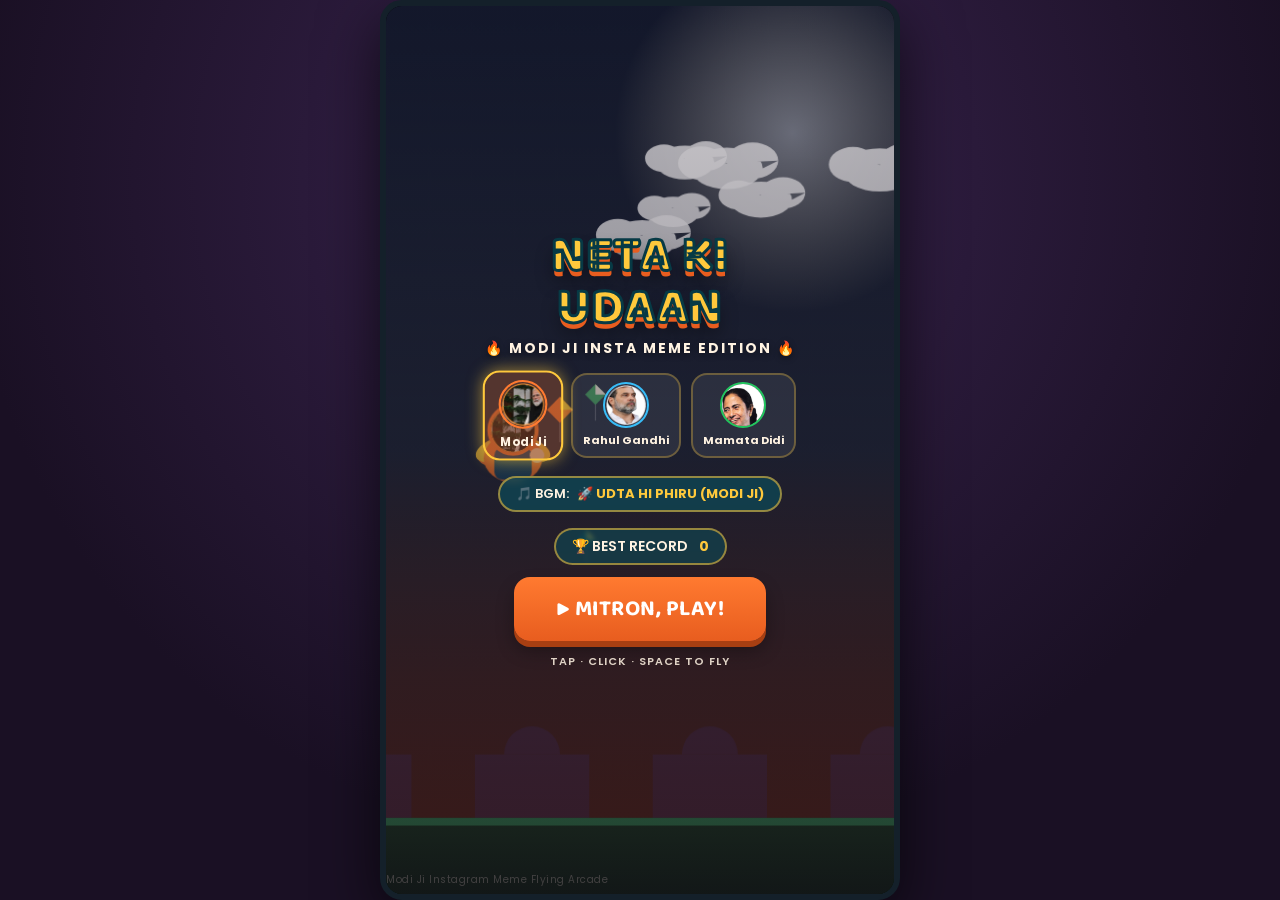
==== neta-ki-udaan.html @ ac81d100 "Initial commit - Neta Ki Udaan game ready for Vercel" ====
<!DOCTYPE html>
<html lang="en">
<head>
<meta charset="UTF-8">
<meta name="viewport" content="width=device-width, initial-scale=1.0, maximum-scale=1.0, user-scalable=no">
<title>Neta Ki Udaan - Modi Ji Edition</title>
<link rel="preconnect" href="https://fonts.googleapis.com">
<link rel="preconnect" href="https://fonts.gstatic.com" crossorigin>
<link href="https://fonts.googleapis.com/css2?family=Baloo+2:wght@500;700;800&family=Poppins:wght@400;500;600;700&display=swap" rel="stylesheet">
<style>
  :root{
    --saffron:#FF7A30;
    --saffron-dark:#E85D1F;
    --teal:#0B4F5C;
    --teal-dark:#073A45;
    --gold:#FFC93C;
    --gold-glow:rgba(255,201,60,0.6);
    --cream:#FFF3E2;
    --leaf:#3BA55C;
    --ink:#241A2E;
    color-scheme: light;
  }
  *{box-sizing:border-box; -webkit-tap-highlight-color: transparent;}
  html,body{
    margin:0; padding:0; width:100%; height:100%;
    overflow:hidden; background:var(--teal-dark);
    font-family:'Poppins',sans-serif;
    touch-action:none;
    overscroll-behavior:none;
  }
  #stage{
    position:fixed; inset:0;
    display:flex; align-items:center; justify-content:center;
    background: radial-gradient(circle at 50% 20%, #3a2450 0%, #1a1024 70%);
  }
  #frame{
    position:relative;
    width:100%; height:100%;
    max-width:520px;
    background:#000;
    overflow:hidden;
    box-shadow:0 20px 60px rgba(0,0,0,.65);
  }
  @media (min-width:640px){
    #frame{ max-height:920px; border-radius:22px; border:6px solid #14202a; }
  }
  canvas{ position:absolute; inset:0; display:block; width:100%; height:100%; }

  .shake{ animation:screenShake .28s cubic-bezier(.36,.07,.19,.97) both; }
  @keyframes screenShake{
    10%,90%{ transform:translate3d(-2px,0,0); }
    20%,80%{ transform:translate3d(3px,0,0); }
    30%,50%,70%{ transform:translate3d(-4px,3px,0); }
    40%,60%{ transform:translate3d(4px,-2px,0); }
  }

  .overlay{
    position:absolute; inset:0;
    display:flex; flex-direction:column; align-items:center; justify-content:center;
    text-align:center; padding:24px;
    background:linear-gradient(180deg, rgba(36,26,46,.2), rgba(20,14,26,.65));
    opacity:0; pointer-events:none;
    transition:opacity .3s ease;
    z-index:10;
  }
  .overlay.visible{ opacity:1; pointer-events:auto; }

  .logo-wrap{ margin-bottom:8px; }
  .logo{
    font-family:'Baloo 2',sans-serif;
    font-weight:800;
    font-size:clamp(34px,9.5vw,50px);
    color:var(--gold);
    -webkit-text-stroke:3px var(--teal-dark);
    text-shadow:0 6px 0 var(--saffron-dark), 0 12px 18px rgba(0,0,0,.4);
    letter-spacing:.5px;
    line-height:1.05;
    animation:bob 2.6s ease-in-out infinite;
  }
  .logo small{
    display:block;
    font-family:'Poppins',sans-serif;
    font-weight:700;
    font-size:clamp(11px,3.2vw,14px);
    color:var(--cream);
    letter-spacing:2px;
    margin-top:6px;
    -webkit-text-stroke:0;
    text-shadow:0 2px 6px rgba(0,0,0,.4);
  }
  @keyframes bob{ 0%,100%{transform:translateY(0) rotate(-1deg)} 50%{transform:translateY(-7px) rotate(1deg)} }

  /* Character Selector */
  .char-select-row{
    display:flex; gap:10px; margin:10px 0 14px; justify-content:center;
  }
  .char-card{
    background:rgba(255,255,255,0.08); border:2px solid rgba(255,201,60,0.3);
    border-radius:16px; padding:7px 10px; cursor:pointer; min-width:76px;
    display:flex; flex-direction:column; align-items:center;
    transition:all .15s ease;
  }
  .char-card:hover, .char-card.active{
    background:rgba(255,122,48,0.25);
    border-color:var(--gold);
    box-shadow:0 0 15px var(--gold-glow);
    transform:scale(1.06);
  }
  .char-card span{ font-size:11px; font-weight:700; color:var(--cream); margin-top:4px; white-space:nowrap; }

  /* Music Selector Pill */
  .music-pill{
    display:inline-flex; align-items:center; gap:8px;
    background:rgba(11,79,92,.65);
    border:2px solid rgba(255,201,60,.55);
    color:var(--cream); font-weight:600; font-size:13px;
    padding:6px 16px; border-radius:999px; margin:4px 0 12px;
    backdrop-filter:blur(3px); cursor:pointer;
    transition:transform .1s;
  }
  .music-pill:active{ transform:scale(.95); }
  .music-pill b{ color:var(--gold); font-weight:700; }

  .best-pill{
    display:inline-flex; align-items:center; gap:8px;
    background:rgba(11,79,92,.55);
    border:2px solid rgba(255,201,60,.55);
    color:var(--cream); font-weight:600; font-size:14px;
    padding:6px 16px; border-radius:999px; margin:4px 0 12px;
    backdrop-filter:blur(2px);
  }
  .best-pill b{ color:var(--gold); font-weight:700; }

  .btn{
    font-family:'Baloo 2',sans-serif; font-weight:700; font-size:22px;
    color:#fff; letter-spacing:.5px;
    background:linear-gradient(180deg, var(--saffron) 0%, var(--saffron-dark) 100%);
    border:none; border-radius:16px;
    padding:14px 42px;
    box-shadow:0 6px 0 #a83f12, 0 10px 18px rgba(0,0,0,.3);
    cursor:pointer;
    transition:transform .08s ease, box-shadow .08s ease;
    -webkit-user-select:none; user-select:none;
  }
  .btn:active{ transform:translateY(4px); box-shadow:0 2px 0 #a83f12, 0 4px 10px rgba(0,0,0,.3); }
  .btn.secondary{
    background:linear-gradient(180deg, #17707F 0%, var(--teal-dark) 100%);
    box-shadow:0 6px 0 #052a32, 0 10px 18px rgba(0,0,0,.3);
    font-size:17px; padding:10px 28px; margin-top:10px;
  }
  .btn-row{ display:flex; gap:14px; margin-top:6px; }

  .icon-btn{
    width:42px; height:42px; border-radius:50%;
    background:rgba(11,79,92,.7); border:2px solid rgba(255,243,226,.35);
    display:flex; align-items:center; justify-content:center;
    cursor:pointer; color:var(--cream); font-size:18px;
    -webkit-user-select:none; user-select:none;
    transition:transform .1s ease;
  }
  .icon-btn:active{ transform:scale(.9); }

  /* In-Game HUD */
  #hud{
    position:absolute; top:0; left:0; right:0;
    display:flex; align-items:flex-start; justify-content:space-between;
    padding:14px 16px 0; z-index:5;
    pointer-events:none;
  }
  #hud > *{ pointer-events:auto; }

  .score-box{
    font-family:'Baloo 2',sans-serif; font-weight:800; color:#fff;
    font-size:42px; text-shadow:0 3px 0 rgba(0,0,0,.3), 0 6px 12px rgba(0,0,0,.4);
    line-height:1; transition:transform .1s;
  }
  .score-box.pop{ transform:scale(1.25); color:var(--gold); }
  .best-tag{
    font-family:'Poppins',sans-serif; font-size:11px; font-weight:600;
    color:var(--gold); letter-spacing:1px; margin-top:2px;
  }
  .combo-tag{
    font-family:'Baloo 2',sans-serif; font-weight:800; font-size:16px;
    color:#38BDF8; text-shadow:0 2px 4px rgba(0,0,0,.5);
    display:none;
  }
  .lives-row{ display:flex; gap:4px; margin-top:4px; }
  .life-heart{
    font-size:18px; filter:drop-shadow(0 2px 2px rgba(0,0,0,.35));
    transition:transform .25s ease, opacity .25s ease;
  }
  .life-heart.lost{ opacity:.25; transform:scale(.7); }
  .hud-controls{ display:flex; gap:8px; align-items:center; }

  /* Active Power-up Banner */
  #powerupHud{
    position:absolute; top:86px; left:50%; transform:translateX(-50%);
    background:rgba(15,23,42,0.85); border:2px solid var(--gold);
    border-radius:20px; padding:4px 16px; display:none; align-items:center; gap:8px;
    box-shadow:0 0 15px var(--gold-glow); z-index:5;
  }
  #powerupHud span{ font-size:12px; font-weight:800; color:var(--gold); letter-spacing:1px; }
  #powerupBar{ width:80px; height:6px; background:rgba(255,255,255,0.2); border-radius:3px; overflow:hidden; }
  #powerupFill{ width:100%; height:100%; background:var(--gold); transition:width .05s linear; }

  /* Floating Popups */
  .pop{
    position:absolute; font-family:'Baloo 2',sans-serif; font-weight:800;
    color:var(--gold); font-size:24px; pointer-events:none;
    text-shadow:0 2px 5px rgba(0,0,0,.6);
    animation:popUp .7s ease-out forwards;
  }
  @keyframes popUp{ 0%{opacity:1; transform:translateY(0) scale(.8)} 70%{opacity:1} 100%{opacity:0; transform:translateY(-36px) scale(1.2)} }

  .milestone-banner{
    position:absolute; left:50%; top:38%; transform:translate(-50%,-50%) scale(.6);
    font-family:'Baloo 2',sans-serif; font-weight:800; color:var(--gold);
    font-size:28px; text-shadow:0 3px 0 var(--teal-dark), 0 8px 16px rgba(0,0,0,.5);
    opacity:0; pointer-events:none; text-align:center; white-space:nowrap;
    animation:milestone 1.2s ease-out forwards;
    z-index:6;
  }
  @keyframes milestone{
    0%{ opacity:0; transform:translate(-50%,-50%) scale(.4) rotate(-4deg); }
    25%{ opacity:1; transform:translate(-50%,-50%) scale(1.1) rotate(2deg); }
    40%{ transform:translate(-50%,-50%) scale(1) rotate(0); }
    80%{ opacity:1; }
    100%{ opacity:0; transform:translate(-50%,-60%) scale(1); }
  }

  .go-title{
    font-family:'Baloo 2',sans-serif; font-weight:800; font-size:38px;
    color:#fff; -webkit-text-stroke:2.5px var(--teal-dark);
    text-shadow:0 5px 0 #7a1f1f, 0 10px 16px rgba(0,0,0,.4);
    margin-bottom:4px;
  }
  .go-subtitle{
    font-family:'Baloo 2',sans-serif; font-weight:700; font-size:18px;
    color:#FCA5A5; margin-bottom:8px;
  }
  .stat-row{ display:flex; gap:14px; margin:8px 0 6px; }
  .stat-card{
    background:rgba(255,243,226,.12); border:2px solid rgba(255,243,226,.3);
    border-radius:14px; padding:10px 22px; min-width:100px;
  }
  .stat-card span{ display:block; font-size:11px; letter-spacing:1.5px; color:var(--cream); opacity:.8; margin-bottom:2px; }
  .stat-card b{ font-family:'Baloo 2',sans-serif; font-size:26px; color:var(--gold); }
  .new-best{
    display:inline-block; margin:4px 0 2px; padding:5px 14px; border-radius:999px;
    background:var(--gold); color:var(--teal-dark); font-weight:700; font-size:12px;
    letter-spacing:1px; animation:newbest 1s ease-in-out infinite;
  }
  @keyframes newbest{ 0%,100%{transform:scale(1)} 50%{transform:scale(1.08)} }

  .pause-card{
    background:rgba(23,112,127,.4); border:2px solid rgba(255,243,226,.3);
    border-radius:20px; padding:28px 34px; backdrop-filter:blur(3px);
  }

  #loading{
    position:absolute; inset:0; display:flex; flex-direction:column; align-items:center; justify-content:center;
    background:var(--teal-dark); z-index:20; color:var(--cream); font-family:'Baloo 2',sans-serif; font-size:18px;
    gap:14px;
  }
  .spinner{
    width:36px; height:36px; border-radius:50%;
    border:4px solid rgba(255,243,226,.25); border-top-color:var(--gold);
    animation:spin .8s linear infinite;
  }
  @keyframes spin{ to{ transform:rotate(360deg); } }

  .credit{ position:absolute; bottom:6px; font-size:10px; color:rgba(255,243,226,.55); letter-spacing:.5px; }
</style>
</head>
<body>
<div id="stage">
  <div id="frame">
    <canvas id="game"></canvas>

    <div id="loading">
      <div class="spinner"></div>
      <div>Warming up the 56-inch wings…</div>
    </div>

    <!-- IN-GAME HUD -->
    <div id="hud" style="display:none;">
      <div>
        <div class="score-box" id="liveScore">0</div>
        <div class="best-tag">BEST <span id="liveBest">0</span></div>
        <div class="combo-tag" id="comboTag">🔥 COMBO x2</div>
        <div class="lives-row" id="livesRow"></div>
      </div>
      <div class="hud-controls">
        <div class="icon-btn" id="musicBtn" title="Change Meme BGM">🎵</div>
        <div class="icon-btn" id="soundBtn" title="Toggle Sound">🔊</div>
        <div class="icon-btn" id="pauseBtn" title="Pause Game">⏸</div>
      </div>
    </div>

    <!-- ACTIVE POWER-UP HUD -->
    <div id="powerupHud">
      <span id="powerupName">🛡️ 56-INCH SHIELD</span>
      <div id="powerupBar"><div id="powerupFill"></div></div>
    </div>

    <!-- START SCREEN -->
    <div class="overlay" id="startScreen">
      <div class="logo-wrap">
        <div class="logo">NETA KI<br>UDAAN
          <small>🔥 MODI JI INSTA MEME EDITION 🔥</small>
        </div>
      </div>

      <!-- Character selection -->
      <div class="char-select-row">
        <div class="char-card active" id="charModi" onclick="selectChar('modi')">
          <img src="assets/modi_face.png" width="46" height="46" style="border-radius:50%; border:2px solid #FF7A30; object-fit:cover; display:block;" alt="Modi Ji">
          <span>Modi Ji</span>
        </div>
        <div class="char-card" id="charRahul" onclick="selectChar('rahul')">
          <img src="assets/rahul_face.png" width="46" height="46" style="border-radius:50%; border:2px solid #38BDF8; object-fit:cover; display:block;" alt="Rahul Gandhi">
          <span>Rahul Gandhi</span>
        </div>
        <div class="char-card" id="charMamata" onclick="selectChar('mamata')">
          <img src="assets/mamata_face.png" width="46" height="46" style="border-radius:50%; border:2px solid #22C55E; object-fit:cover; display:block;" alt="Mamata Didi">
          <span>Mamata Didi</span>
        </div>
      </div>

      <!-- Music selector -->
      <div class="music-pill" id="startMusicPill">
        🎵 BGM: <b id="currentBgmName">🚀 UDTA HI PHIRU (MODI JI)</b>
      </div>

      <div class="best-pill">🏆 BEST RECORD&nbsp;<b id="startBest">0</b></div>
      <button class="btn" id="playBtn">▶ MITRON, PLAY!</button>

      <div style="color:var(--cream); font-size:11px; opacity:.85; margin-top:12px; font-weight:600; letter-spacing:1px;">
        TAP · CLICK · SPACE TO FLY
      </div>
    </div>

    <!-- PAUSE SCREEN -->
    <div class="overlay" id="pauseScreen">
      <div class="pause-card">
        <div class="go-title" style="font-size:30px;">PAUSED</div>
        <div class="btn-row">
          <button class="btn secondary" id="resumeBtn">▶ Resume</button>
        </div>
        <button class="btn secondary" id="pauseHomeBtn">🏠 Home</button>
      </div>
    </div>

    <!-- GAME OVER SCREEN -->
    <div class="overlay" id="gameOverScreen">
      <div class="go-title">GAME OVER</div>
      <div class="go-subtitle" id="gameOverMeme">"MOYE MOYE! खत्म! टाटा! बाय बाय!"</div>
      <div id="newBestTag" class="new-best" style="display:none;">✨ NEW RECORD! WAH MODI JI WAH! ✨</div>
      <div class="stat-row">
        <div class="stat-card"><span>SCORE</span><b id="finalScore">0</b></div>
        <div class="stat-card"><span>BEST</span><b id="finalBest">0</b></div>
      </div>
      <div class="btn-row">
        <button class="btn" id="restartBtn">↻ FLY AGAIN</button>
      </div>
      <button class="btn secondary" id="homeBtn">🏠 HOME</button>
    </div>

    <div class="credit">Modi Ji Instagram Meme Flying Arcade</div>
  </div>
</div>

<!-- SVG ICONS / CHARACTERS -->
<svg width="0" height="0" style="position:absolute;">
  <!-- Modi Ji Avatar -->
  <symbol id="modi-avatar" viewBox="0 0 100 100">
    <circle cx="50" cy="50" r="46" fill="#FF7A30" opacity=".2"/>
    <ellipse cx="50" cy="76" rx="26" ry="18" fill="#1B4965"/>
    <path d="M42 60 L58 60 L54 86 L46 86 Z" fill="#F4A261"/>
    <circle cx="50" cy="40" r="22" fill="#FED7AA"/>
    <!-- Beard -->
    <path d="M30 40 Q28 62 50 68 Q72 62 70 40 Q50 48 30 40 Z" fill="#FFFFFF"/>
    <!-- Hair -->
    <path d="M28 36 Q32 18 50 18 Q68 18 72 36 Q50 30 28 36 Z" fill="#E2E8F0"/>
    <!-- Glasses -->
    <rect x="34" y="32" width="12" height="9" rx="2" stroke="#241A2E" stroke-width="2" fill="none"/>
    <rect x="54" y="32" width="12" height="9" rx="2" stroke="#241A2E" stroke-width="2" fill="none"/>
    <line x1="46" y1="36" x2="54" y2="36" stroke="#241A2E" stroke-width="2"/>
    <circle cx="40" cy="36" r="2" fill="#1E293B"/>
    <circle cx="60" cy="36" r="2" fill="#1E293B"/>
  </symbol>

  <!-- Classic Chibi Neta -->
  <symbol id="chibi-neta" viewBox="0 0 100 100">
    <ellipse cx="50" cy="86" rx="26" ry="6" fill="#000" opacity=".18"/>
    <path d="M20 60 Q6 52 8 38 Q10 30 22 34 Q26 44 30 54Z" fill="#FFC93C"/>
    <path d="M80 60 Q94 52 92 38 Q90 30 78 34 Q74 44 70 54Z" fill="#FFC93C"/>
    <ellipse cx="50" cy="62" rx="24" ry="22" fill="#FFFFFF"/>
    <path d="M26 58 Q50 74 74 58 L74 66 Q50 80 26 66Z" fill="#3BA55C"/>
    <circle cx="50" cy="38" r="20" fill="#D98C5F"/>
    <path d="M30 30 Q50 10 70 30 Q70 20 50 16 Q30 20 30 30Z" fill="#FFFFFF"/>
    <rect x="38" y="40" width="24" height="7" rx="3.5" fill="#241A2E"/>
    <path d="M36 50 Q50 58 64 50" stroke="#241A2E" stroke-width="2.5" fill="none" stroke-linecap="round"/>
    <circle cx="50" cy="24" r="4" fill="#FF7A30"/>
  </symbol>
</svg>

<script>
(function(){
"use strict";

/* ---------- Canvas & sizing ---------- */
const canvas = document.getElementById('game');
const ctx = canvas.getContext('2d');
const frame = document.getElementById('frame');
let DPR = Math.min(window.devicePixelRatio || 1, 2);
let W = 0, H = 0;

function resize(){
  const rect = frame.getBoundingClientRect();
  W = rect.width; H = rect.height;
  canvas.width = Math.floor(W * DPR);
  canvas.height = Math.floor(H * DPR);
  ctx.setTransform(DPR,0,0,DPR,0,0);
}
window.addEventListener('resize', resize);
resize();

/* ---------- Professional Clean Audio Engine (Strict Single-BGM + Single-Voice Channels) ---------- */
const Audio_ = (function(){
  let actx = null;
  let soundOn = true;
  try{ soundOn = JSON.parse(localStorage.getItem('netaUdaan_sound') ?? 'true'); }catch(e){ soundOn = true; }
  
  let currentBgmMode = 'modi_song'; // 'modi_song', 'real_sigma', 'moye_real', 'phonk_synth', 'dhol'
  let bgmTimer = null;
  let bgmStep = 0;
  let duckTimer = null;

  // Single active voice tracker to guarantee zero overlap
  let currentVoiceAudio = null;

  // Real Audio Recordings downloaded from viral Instagram memes
  const clips = {
    mitron: new Audio('assets/mitron.webm'),
    bhaiyoBehno: new Audio('assets/bhaiyo_behno.webm'),
    wahModiJi: new Audio('assets/wah_modi_ji.webm'),
    khatam: new Audio('assets/khatam.webm'),
    mazaAaya: new Audio('assets/maza_aaya.webm'),
    moyeMoye: new Audio('assets/moye_moye.webm'),
    sigmaBgm: new Audio('assets/sigma_bgm.webm'),
    modiSong: new Audio('assets/modi_udta_hi_firu.webm'),
    mamataSong: new Audio('assets/mamata_humba.webm'),
    mamataVoice: new Audio('assets/mamata_voice.webm')
  };

  clips.modiSong.loop = true;
  clips.modiSong.volume = 0.50;
  clips.mamataSong.loop = true;
  clips.mamataSong.volume = 0.50;
  clips.sigmaBgm.loop = true;
  clips.sigmaBgm.volume = 0.40;

  Object.values(clips).forEach(a => {
    try { a.preload = 'auto'; } catch(e){}
  });

  function ensure(){
    if(!actx){
      try{ actx = new (window.AudioContext || window.webkitAudioContext)(); }catch(e){ actx = null; }
    }
    if(actx && actx.state === 'suspended') actx.resume();
    return actx;
  }

  // Restore BGM volume cleanly
  function restoreBgmVolume(){
    if(duckTimer){ clearTimeout(duckTimer); duckTimer = null; }
    if(clips.modiSong && soundOn){
      clips.modiSong.volume = 0.50;
    }
    if(clips.mamataSong && soundOn){
      clips.mamataSong.volume = 0.50;
    }
    if(clips.sigmaBgm && soundOn){
      clips.sigmaBgm.volume = 0.40;
    }
  }

  // Duck BGM during voice dialogue so voice is loud & clear
  function duckBgm(durationMs = 2200){
    if(duckTimer){ clearTimeout(duckTimer); }
    if(clips.modiSong && !clips.modiSong.paused){
      clips.modiSong.volume = 0.15;
      duckTimer = setTimeout(restoreBgmVolume, durationMs);
    }
    if(clips.mamataSong && !clips.mamataSong.paused){
      clips.mamataSong.volume = 0.15;
      duckTimer = setTimeout(restoreBgmVolume, durationMs);
    }
    if(clips.sigmaBgm && !clips.sigmaBgm.paused){
      clips.sigmaBgm.volume = 0.12;
      duckTimer = setTimeout(restoreBgmVolume, durationMs);
    }
  }

  // STOP all voice clips immediately - Guarantees NO overlapping voice clips
  function stopVoice(){
    if(currentVoiceAudio){
      try {
        currentVoiceAudio.pause();
        currentVoiceAudio.currentTime = 0;
      } catch(e){}
      currentVoiceAudio = null;
    }
    ['mitron', 'bhaiyoBehno', 'wahModiJi', 'khatam', 'mazaAaya', 'moyeMoye', 'mamataVoice'].forEach(k => {
      try {
        if(clips[k] && !clips[k].paused){
          clips[k].pause();
          clips[k].currentTime = 0;
        }
      } catch(e){}
    });
    try {
      if('speechSynthesis' in window) window.speechSynthesis.cancel();
    } catch(e){}
    restoreBgmVolume();
  }

  // PLAY voice clip with strict mutual exclusion
  function playClip(name, fallbackText, vol = 0.95){
    if(!soundOn) return;
    // CRITICAL: Stop previous voice dialogue first!
    stopVoice();

    try {
      const a = clips[name];
      if(a){
        a.currentTime = 0;
        a.volume = vol;
        currentVoiceAudio = a;
        duckBgm(2500);

        a.onended = () => {
          if(currentVoiceAudio === a) currentVoiceAudio = null;
          restoreBgmVolume();
        };

        const p = a.play();
        if(p !== undefined){
          p.catch(() => {
            currentVoiceAudio = null;
            restoreBgmVolume();
          });
        }
        return;
      }
    } catch(e){
      currentVoiceAudio = null;
      restoreBgmVolume();
    }
  }

  // Web Audio sfx tones (flap, score, powerup, hit, click)
  function tone({freq=440, dur=0.12, type='sine', vol=0.18, slideTo=null, delay=0}){
    if(!soundOn) return;
    const ac = ensure();
    if(!ac) return;
    const t0 = ac.currentTime + delay;
    const osc = ac.createOscillator();
    const gain = ac.createGain();
    osc.type = type;
    osc.frequency.setValueAtTime(freq, t0);
    if(slideTo) osc.frequency.exponentialRampToValueAtTime(Math.max(slideTo,1), t0+dur);
    gain.gain.setValueAtTime(0.0001, t0);
    gain.gain.exponentialRampToValueAtTime(vol, t0+0.012);
    gain.gain.exponentialRampToValueAtTime(0.0001, t0+dur);
    osc.connect(gain); gain.connect(ac.destination);
    osc.start(t0); osc.stop(t0+dur+0.02);
  }

  function flap(){
    tone({freq:260, slideTo:680, dur:0.12, type:'triangle', vol:0.18});
  }

  function score(){
    tone({freq:587, slideTo:880, dur:0.12, type:'sine', vol:0.2});
    setTimeout(()=> tone({freq:1174, dur:0.1, type:'triangle', vol:0.15}), 50);
  }

  function powerup(){
    [440, 554, 659, 880].forEach((f,i)=> {
      setTimeout(()=> tone({freq:f, dur:0.16, type:'square', vol:0.18}), i*70);
    });
  }

  function hit(){
    tone({freq:160, slideTo:40, dur:0.32, type:'sawtooth', vol:0.3});
  }

  function click(){ tone({freq:420, dur:0.05, type:'square', vol:0.1}); }

  // Synthetic Phonk Loops
  const phonkMelody = [
    293.66, 293.66, 349.23, 293.66, 392.00, 349.23, 329.63, 293.66,
    440.00, 392.00, 349.23, 329.63, 293.66, 261.63, 293.66, 293.66
  ];
  const phonkBass = [
    73.42, 73.42, 87.31, 73.42, 98.00, 87.31, 82.41, 73.42,
    110.00, 98.00, 87.31, 82.41, 73.42, 65.41, 73.42, 73.42
  ];

  function startMusic(){
    stopMusic();
    if(!soundOn) return;

    if(currentBgmMode === 'modi_song'){
      try {
        clips.modiSong.currentTime = 0;
        clips.modiSong.volume = 0.50;
        clips.modiSong.loop = true;
        clips.modiSong.play().catch(()=>{});
      } catch(e){}
      return;
    }
    if(currentBgmMode === 'mamata_song'){
      try {
        clips.mamataSong.currentTime = 0;
        clips.mamataSong.volume = 0.50;
        clips.mamataSong.loop = true;
        clips.mamataSong.play().catch(()=>{});
      } catch(e){}
      return;
    }
    if(currentBgmMode === 'real_sigma'){
      try {
        clips.sigmaBgm.currentTime = 0;
        clips.sigmaBgm.volume = 0.40;
        clips.sigmaBgm.play().catch(()=>{});
      } catch(e){}
      return;
    }
    if(currentBgmMode === 'moye_real'){
      try {
        clips.moyeMoye.currentTime = 0;
        clips.moyeMoye.volume = 0.55;
        clips.moyeMoye.loop = true;
        clips.moyeMoye.play().catch(()=>{});
      } catch(e){}
      return;
    }

    const ac = ensure();
    if(!ac) return;

    bgmStep = 0;
    const tempo = currentBgmMode === 'phonk_synth' ? 128 : 135;

    bgmTimer = setInterval(()=>{
      if(!soundOn || !actx) return;
      const t = actx.currentTime;

      if(currentBgmMode === 'phonk_synth'){
        if(bgmStep % 4 === 0 || bgmStep === 14){
          const kOsc = actx.createOscillator();
          const kGain = actx.createGain();
          kOsc.type = 'sine';
          kOsc.frequency.setValueAtTime(140, t);
          kOsc.frequency.exponentialRampToValueAtTime(36, t+0.09);
          kGain.gain.setValueAtTime(0.35, t);
          kGain.gain.exponentialRampToValueAtTime(0.001, t+0.1);
          kOsc.connect(kGain); kGain.connect(actx.destination);
          kOsc.start(t); kOsc.stop(t+0.1);
        }

        if(bgmStep === 4 || bgmStep === 12){
          const buf = actx.createBuffer(1, actx.sampleRate*0.07, actx.sampleRate);
          const data = buf.getChannelData(0);
          for(let i=0; i<data.length; i++) data[i] = Math.random()*2 - 1;
          const sn = actx.createBufferSource();
          sn.buffer = buf;
          const sGain = actx.createGain();
          sGain.gain.setValueAtTime(0.18, t);
          sGain.gain.exponentialRampToValueAtTime(0.001, t+0.07);
          sn.connect(sGain); sGain.connect(actx.destination);
          sn.start(t);
        }

        const bOsc = actx.createOscillator();
        const bGain = actx.createGain();
        bOsc.type = 'sawtooth';
        bOsc.frequency.setValueAtTime(phonkBass[bgmStep % 16], t);
        bGain.gain.setValueAtTime(0.09, t);
        bGain.gain.exponentialRampToValueAtTime(0.001, t+0.12);
        bOsc.connect(bGain); bGain.connect(actx.destination);
        bOsc.start(t); bOsc.stop(t+0.12);

        const lOsc = actx.createOscillator();
        const lGain = actx.createGain();
        lOsc.type = 'square';
        lOsc.frequency.setValueAtTime(phonkMelody[bgmStep % 16], t);
        lGain.gain.setValueAtTime(0.06, t);
        lGain.gain.exponentialRampToValueAtTime(0.001, t+0.1);
        lOsc.connect(lGain); lGain.connect(actx.destination);
        lOsc.start(t); lOsc.stop(t+0.1);
      } else {
        tone({freq: (bgmStep%4===0 ? 110 : 220), dur:0.1, type:'triangle', vol:0.12});
      }

      bgmStep = (bgmStep + 1) % 16;
    }, tempo);
  }

  function stopMusic(){
    if(bgmTimer){ clearInterval(bgmTimer); bgmTimer = null; }
    try {
      clips.modiSong.pause();
      clips.modiSong.currentTime = 0;
    } catch(e){}
    try {
      clips.mamataSong.pause();
      clips.mamataSong.currentTime = 0;
    } catch(e){}
    try {
      clips.sigmaBgm.pause();
      clips.sigmaBgm.currentTime = 0;
    } catch(e){}
    try {
      clips.moyeMoye.pause();
      clips.moyeMoye.currentTime = 0;
      clips.moyeMoye.loop = false;
    } catch(e){}
    restoreBgmVolume();
  }

  // Stop EVERYTHING (both BGM and Voice)
  function stopAll(){
    stopMusic();
    stopVoice();
  }

  function toggleSound(){
    soundOn = !soundOn;
    try{ localStorage.setItem('netaUdaan_sound', JSON.stringify(soundOn)); }catch(e){}
    if(soundOn) startMusic(); else stopAll();
    return soundOn;
  }

  function nextBgm(){
    const modes = ['modi_song', 'mamata_song', 'real_sigma', 'moye_real', 'phonk_synth', 'dhol'];
    const idx = (modes.indexOf(currentBgmMode) + 1) % modes.length;
    currentBgmMode = modes[idx];
    if(soundOn) startMusic();
    return currentBgmMode;
  }

  function getBgmName(){
    if(currentBgmMode === 'modi_song') return '🚀 UDTA HI PHIRU (MODI JI)';
    if(currentBgmMode === 'mamata_song') return '💃 HUMBA HUMBA (MAMATA DIDI)';
    if(currentBgmMode === 'real_sigma') return '🔥 REAL INSTA PHONK (SIGMA)';
    if(currentBgmMode === 'moye_real') return '😭 REAL MOYE MOYE';
    if(currentBgmMode === 'phonk_synth') return '⚡ RETRO SYNTH PHONK';
    return '🥁 DHOL TASHA BEAT';
  }

  function setBgmMode(mode){
    currentBgmMode = mode;
    if(soundOn) startMusic();
    return currentBgmMode;
  }

  return {
    flap, score, powerup, hit, click, playClip,
    stopVoice, stopAll,
    startMusic, stopMusic, toggleSound, nextBgm, getBgmName, setBgmMode,
    isOn: () => soundOn,
    ensure
  };
})();

/* ---------- Persistent High Score ---------- */
const STORAGE_KEY = 'netaUdaan_best';
function loadBest(){
  try{ return parseInt(localStorage.getItem(STORAGE_KEY) || '0', 10) || 0; }
  catch(e){ return 0; }
}
function saveBest(v){
  try{ localStorage.setItem(STORAGE_KEY, String(v)); }catch(e){}
}
let bestScore = loadBest();

/* ---------- Game Settings & Responsive Scaling ---------- */
const BASE_W = 400, BASE_H = 700;
function scaleX(v){ return v * (W/BASE_W); }
function scaleY(v){ return v * (H/BASE_H); }

const GRAVITY = 1100;         // Tuned softer & smoother
const FLAP_VELOCITY = -390;   // Comfortable, controllable boost
const MAX_FALL = 560;
const PLAYER_X = 100;
const PLAYER_R = 21;

let PIPE_W = 66;
let PIPE_GAP_START = 225;     // Wide, fair opening
let PIPE_GAP_MIN = 160;
let PIPE_SPEED_START = 150;
let PIPE_SPEED_MAX = 270;
let SPAWN_INTERVAL = 1.6;

const MAX_LIVES = 3;
const INVINCIBLE_TIME = 1.4;

/* ---------- State Variables ---------- */
const STATE = { START:'start', PLAYING:'playing', PAUSED:'paused', OVER:'over' };
let state = STATE.START;
let chosenCharacter = 'modi'; // 'modi' or 'neta'

let player, pipes, collectibles, particles, popups, elapsed, score, combo, spawnTimer, screenShake, lives;
let activePowerup = null; // { type: 'shield'|'chai'|'aloo', timer: 5.0, max: 5.0 }

// Preload real photos
const imgModi = new Image();
imgModi.src = 'assets/modi_face.png';

const imgRahul = new Image();
imgRahul.src = 'assets/rahul_face.png';

const imgMamata = new Image();
imgMamata.src = 'assets/mamata_face.png';

window.selectChar = function(charType){
  chosenCharacter = charType;
  const cModi = document.getElementById('charModi');
  const cRahul = document.getElementById('charRahul');
  const cMamata = document.getElementById('charMamata');
  if(cModi) cModi.classList.toggle('active', charType === 'modi');
  if(cRahul) cRahul.classList.toggle('active', charType === 'rahul');
  if(cMamata) cMamata.classList.toggle('active', charType === 'mamata');
  Audio_.click();

  if(charType === 'modi'){
    Audio_.setBgmMode('modi_song');
  } else if(charType === 'mamata'){
    Audio_.setBgmMode('mamata_song');
  } else {
    Audio_.playClip('mazaAaya');
    Audio_.setBgmMode('real_sigma');
  }
  const bgmEl = document.getElementById('currentBgmName');
  if(bgmEl) bgmEl.textContent = Audio_.getBgmName();
};

function resetGame(){
  player = { x:PLAYER_X, y:BASE_H/2, vy:0, rot:0, flapAnim:0, invincible:0 };
  pipes = [];
  collectibles = [];
  particles = [];
  popups = [];
  elapsed = 0;
  score = 0;
  combo = 0;
  lives = MAX_LIVES;
  activePowerup = null;
  spawnTimer = 0.4; // First pipe comes smoothly
  screenShake = 0;
  updateLiveScore();
  updateLivesUI();
  updatePowerupUI();
}

/* ---------- Difficulty scaling ---------- */
function currentGap(){
  const t = Math.min(score / 35, 1);
  return PIPE_GAP_START - (PIPE_GAP_START - PIPE_GAP_MIN) * t;
}
function currentSpeed(){
  const base = activePowerup && activePowerup.type === 'chai' ? 1.4 : 1.0;
  const t = Math.min(score / 40, 1);
  return (PIPE_SPEED_START + (PIPE_SPEED_MAX - PIPE_SPEED_START) * t) * base;
}

/* ---------- Procedural Obstacle Spawning ---------- */
function spawnPipe(){
  const gap = currentGap();
  const margin = 70;
  const minCenter = margin + gap/2;
  const maxCenter = BASE_H - margin - gap/2 - 80;
  const prevCenter = pipes.length ? pipes[pipes.length-1].gapCenter : BASE_H/2;
  let center = minCenter + Math.random()*(maxCenter-minCenter);
  
  // Safe delta so gaps are never impossible
  const maxDelta = 145;
  if(Math.abs(center - prevCenter) > maxDelta){
    center = prevCenter + Math.sign(center-prevCenter) * maxDelta;
    center = Math.max(minCenter, Math.min(maxCenter, center));
  }

  // Satirical obstacle styles
  const styles = ['lotus_tower', 'evm_box', 'rally_podium'];
  const style = styles[Math.floor(Math.random()*styles.length)];

  pipes.push({ x: BASE_W + PIPE_W, gapCenter: center, gapHeight: gap, passed:false, style });

  // Chance to spawn power-up/collectible in gap
  if(Math.random() < 0.6){
    let itemType = 'vote';
    const roll = Math.random();
    if(roll < 0.22) itemType = 'shield';      // 56-Inch Shield
    else if(roll < 0.42) itemType = 'chai';   // Chai cutting boost
    else if(roll < 0.55 && lives < MAX_LIVES) itemType = 'heart'; // Extra life
    else if(roll < 0.70) itemType = 'aloo';   // Aloo to gold 5x

    collectibles.push({
      x: BASE_W + PIPE_W + 30,
      y: center + (Math.random()*40 - 20),
      type: itemType,
      r: 15,
      float: Math.random()*Math.PI*2
    });
  }
}

/* ---------- Particles & Visual Juice ---------- */
function addFlapParticles(){
  const isShield = activePowerup && activePowerup.type === 'shield';
  const count = isShield ? 8 : 4;
  for(let i=0; i<count; i++){
    particles.push({
      x: player.x - 18,
      y: player.y + (Math.random()*12 - 6),
      vx: -130 - Math.random()*80,
      vy: Math.random()*60 - 30,
      life: 0.45 + Math.random()*0.2,
      age: 0,
      r: 3 + Math.random()*2.5,
      color: isShield ? '#60A5FA' : (Math.random()<0.5 ? '#FF9933' : '#FFFFFF')
    });
  }
}

function addBurst(x, y, colors, count=16){
  for(let i=0; i<count; i++){
    const ang = Math.random()*Math.PI*2;
    const sp = 80 + Math.random()*240;
    particles.push({
      x, y,
      vx: Math.cos(ang)*sp, vy: Math.sin(ang)*sp,
      life: 0.5 + Math.random()*0.4, age: 0,
      r: 2.5 + Math.random()*3,
      color: colors[(Math.random()*colors.length)|0]
    });
  }
}

function addPopup(text, x, y, color='#FFC93C'){
  const div = document.createElement('div');
  div.className = 'pop';
  div.textContent = text;
  div.style.color = color;
  div.style.left = (scaleX(x) + 10) + 'px';
  div.style.top = (scaleY(y) - 14) + 'px';
  document.getElementById('frame').appendChild(div);
  setTimeout(()=> div.remove(), 720);
}

function showMilestone(text){
  const div = document.createElement('div');
  div.className = 'milestone-banner';
  div.textContent = text;
  document.getElementById('frame').appendChild(div);
  setTimeout(()=> div.remove(), 1200);
}

/* ---------- Inputs ---------- */
function doFlap(){
  if(state === STATE.PLAYING){
    player.vy = FLAP_VELOCITY;
    player.flapAnim = 1;
    addFlapParticles();
    Audio_.flap();
  } else if(state === STATE.START){
    startGame();
  }
}

function pointerDown(e){
  if(e) e.preventDefault();
  const target = e && e.target;
  if(target && target.closest && target.closest('.overlay, #hud, .music-pill')) return;
  doFlap();
}

canvas.addEventListener('mousedown', pointerDown);
canvas.addEventListener('touchstart', pointerDown, {passive:false});
window.addEventListener('keydown', (e)=>{
  if(e.code === 'Space'){
    e.preventDefault();
    if(state === STATE.OVER) return;
    doFlap();
  } else if(e.code === 'Enter'){
    if(state === STATE.START) startGame();
    else if(state === STATE.OVER) restartGame();
  } else if(e.code === 'Escape' || e.code === 'KeyP'){
    if(state === STATE.PLAYING) pauseGame();
    else if(state === STATE.PAUSED) resumeGame();
  } else if(e.code === 'KeyM'){
    cycleMusic();
  }
});

/* ---------- UI Elements ---------- */
const el = {
  loading: document.getElementById('loading'),
  hud: document.getElementById('hud'),
  start: document.getElementById('startScreen'),
  pause: document.getElementById('pauseScreen'),
  over: document.getElementById('gameOverScreen'),
  liveScore: document.getElementById('liveScore'),
  liveBest: document.getElementById('liveBest'),
  comboTag: document.getElementById('comboTag'),
  livesRow: document.getElementById('livesRow'),
  startBest: document.getElementById('startBest'),
  finalScore: document.getElementById('finalScore'),
  finalBest: document.getElementById('finalBest'),
  newBestTag: document.getElementById('newBestTag'),
  soundBtn: document.getElementById('soundBtn'),
  musicBtn: document.getElementById('musicBtn'),
  currentBgmName: document.getElementById('currentBgmName'),
  powerupHud: document.getElementById('powerupHud'),
  powerupName: document.getElementById('powerupName'),
  powerupFill: document.getElementById('powerupFill'),
};

function showOverlay(node){
  [el.start, el.pause, el.over].forEach(o=> o.classList.remove('visible'));
  if(node) node.classList.add('visible');
}

function updateLiveScore(){
  el.liveScore.textContent = score;
  el.liveBest.textContent = bestScore;
  el.startBest.textContent = bestScore;
}

function updateLivesUI(){
  el.livesRow.innerHTML = '';
  for(let i=0; i<MAX_LIVES; i++){
    const span = document.createElement('span');
    span.className = 'life-heart' + (i < lives ? '' : ' lost');
    span.textContent = '❤️';
    el.livesRow.appendChild(span);
  }
}

function updatePowerupUI(){
  if(activePowerup && activePowerup.timer > 0){
    el.powerupHud.style.display = 'flex';
    if(activePowerup.type === 'shield') el.powerupName.textContent = '🛡️ 56-INCH SHIELD!';
    else if(activePowerup.type === 'chai') el.powerupName.textContent = '☕ CHAI CUTTING BOOST!';
    else if(activePowerup.type === 'aloo') el.powerupName.textContent = '🥔 5X ALOO TO GOLD!';
    el.powerupFill.style.width = `${(activePowerup.timer / activePowerup.max)*100}%`;
  } else {
    el.powerupHud.style.display = 'none';
  }
}

function cycleMusic(){
  Audio_.nextBgm();
  el.currentBgmName.textContent = Audio_.getBgmName();
  Audio_.click();
}

el.musicBtn.addEventListener('click', (e)=>{ e.stopPropagation(); cycleMusic(); });
document.getElementById('startMusicPill').addEventListener('click', (e)=>{ e.stopPropagation(); cycleMusic(); });

el.soundBtn.addEventListener('click', (e)=>{
  e.stopPropagation();
  const on = Audio_.toggleSound();
  el.soundBtn.textContent = on ? '🔊' : '🔇';
});

document.getElementById('playBtn').addEventListener('click', (e)=>{ e.stopPropagation(); startGame(); });
document.getElementById('restartBtn').addEventListener('click', (e)=>{ e.stopPropagation(); restartGame(); });
document.getElementById('homeBtn').addEventListener('click', (e)=>{ e.stopPropagation(); goHome(); });
document.getElementById('pauseHomeBtn').addEventListener('click', (e)=>{ e.stopPropagation(); goHome(); });
document.getElementById('resumeBtn').addEventListener('click', (e)=>{ e.stopPropagation(); resumeGame(); });
document.getElementById('pauseBtn').addEventListener('click', (e)=>{ e.stopPropagation(); if(state===STATE.PLAYING) pauseGame(); });

let pendingVoiceTimer = null;
function scheduleVoice(name, fallbackText, delayMs = 250){
  if(pendingVoiceTimer) clearTimeout(pendingVoiceTimer);
  pendingVoiceTimer = setTimeout(() => {
    pendingVoiceTimer = null;
    Audio_.playClip(name, fallbackText);
  }, delayMs);
}
function cancelPendingVoice(){
  if(pendingVoiceTimer){
    clearTimeout(pendingVoiceTimer);
    pendingVoiceTimer = null;
  }
}

function startGame(){
  cancelPendingVoice();
  Audio_.stopAll();
  Audio_.ensure();
  Audio_.click();
  resetGame();
  state = STATE.PLAYING;
  showOverlay(null);
  el.hud.style.display = 'flex';
  Audio_.startMusic();
  if(chosenCharacter === 'rahul'){
    scheduleVoice('mazaAaya', null, 250);
  }
}

function restartGame(){
  cancelPendingVoice();
  Audio_.stopAll();
  Audio_.click();
  resetGame();
  state = STATE.PLAYING;
  showOverlay(null);
  el.hud.style.display = 'flex';
  Audio_.startMusic();
  if(chosenCharacter === 'rahul'){
    scheduleVoice('mazaAaya', null, 250);
  }
}

function goHome(){
  cancelPendingVoice();
  Audio_.stopAll();
  Audio_.click();
  state = STATE.START;
  el.hud.style.display = 'none';
  updateLiveScore();
  showOverlay(el.start);
}

function pauseGame(){
  if(state !== STATE.PLAYING) return;
  state = STATE.PAUSED;
  cancelPendingVoice();
  Audio_.stopAll();
  Audio_.click();
  showOverlay(el.pause);
}

function resumeGame(){
  if(state !== STATE.PAUSED) return;
  Audio_.click();
  state = STATE.PLAYING;
  showOverlay(null);
  Audio_.startMusic();
}

function gameOver(){
  state = STATE.OVER;
  cancelPendingVoice();
  Audio_.stopAll();
  Audio_.hit();
  screenShake = 1;

  const isNew = score > bestScore;
  if(isNew){
    bestScore = score;
    saveBest(bestScore);
    document.getElementById('gameOverMeme').textContent = `"वाह मोदी जी वाह! नया रिकॉर्ड!"`;
    scheduleVoice('wahModiJi', null, 250);
  } else {
    if(chosenCharacter === 'rahul'){
      document.getElementById('gameOverMeme').textContent = `"खत्म! टाटा! बाय बाय! गुडबाय!"`;
      scheduleVoice('khatam', null, 250);
    } else if(chosenCharacter === 'mamata'){
      document.getElementById('gameOverMeme').textContent = `"HUMBA HUMBA! खेला होबे!"`;
      scheduleVoice('mamataVoice', null, 250);
    } else {
      const isMoye = Math.random() < 0.65;
      if(isMoye){
        document.getElementById('gameOverMeme').textContent = `"मोये मोये! खत्म! टाटा! बाय बाय!"`;
        scheduleVoice('moyeMoye', null, 250);
      } else {
        document.getElementById('gameOverMeme').textContent = `"खत्म! टाटा! बाय बाय! गया!"`;
        scheduleVoice('khatam', null, 250);
      }
    }
  }

  el.finalScore.textContent = score;
  el.finalBest.textContent = bestScore;
  el.newBestTag.style.display = isNew ? 'inline-block' : 'none';

  setTimeout(()=>{ showOverlay(el.over); }, 420);
}

/* ---------- Power-up Collection ---------- */
function collectItem(item){
  if(item.type === 'vote'){
    const pts = combo > 2 ? 3 : 1;
    score += pts;
    Audio_.score();
    addPopup(`+${pts} VOTE!`, item.x, item.y, '#FBBF24');
    addBurst(item.x, item.y, ['#FBBF24', '#FFFFFF'], 10);
  } else if(item.type === 'shield'){
    activePowerup = { type: 'shield', timer: 6.0, max: 6.0 };
    Audio_.powerup();
    addPopup("🛡️ 56-INCH SHIELD!", item.x, item.y, '#60A5FA');
    addBurst(item.x, item.y, ['#3B82F6', '#60A5FA', '#FFFFFF'], 20);
  } else if(item.type === 'chai'){
    activePowerup = { type: 'chai', timer: 5.5, max: 5.5 };
    Audio_.powerup();
    addPopup("☕ CHAI BOOST!", item.x, item.y, '#F97316');
    addBurst(item.x, item.y, ['#F97316', '#FBBF24'], 18);
  } else if(item.type === 'aloo'){
    activePowerup = { type: 'aloo', timer: 7.0, max: 7.0 };
    Audio_.powerup();
    Audio_.playClip('mazaAaya');
    addPopup("🥔 5X GOLD FRENZY!", item.x, item.y, '#EAB308');
    addBurst(item.x, item.y, ['#EAB308', '#CA8A04'], 22);
  } else if(item.type === 'heart'){
    if(lives < MAX_LIVES){
      lives++;
      updateLivesUI();
      Audio_.score();
      Audio_.playClip('bhaiyoBehno');
      addPopup("❤️ +1 LIFE!", item.x, item.y, '#EF4444');
      addBurst(item.x, item.y, ['#EF4444', '#F87171'], 15);
    }
  }
  updateLiveScore();
  updatePowerupUI();
}

/* ---------- Collision Detection ---------- */
function checkCollision(){
  const px = player.x, py = player.y;
  const groundY = BASE_H - 60;
  if(py + PLAYER_R*0.65 > groundY) return { hit: true, isPipe: false };

  for(let i = 0; i < pipes.length; i++){
    const p = pipes[i];
    if(px + PLAYER_R*0.5 > p.x && px - PLAYER_R*0.5 < p.x + PIPE_W){
      const topEdge = p.gapCenter - p.gapHeight/2;
      const botEdge = p.gapCenter + p.gapHeight/2;
      if(py - PLAYER_R*0.6 < topEdge || py + PLAYER_R*0.6 > botEdge){
        return { hit: true, isPipe: true, pipeIndex: i, pipe: p };
      }
    }
  }
  return { hit: false };
}

function handleHit(collision){
  // If 56-Inch shield is active, SMASH THROUGH THE PIPE!
  if(activePowerup && activePowerup.type === 'shield' && collision.isPipe){
    addBurst(collision.pipe.x + PIPE_W/2, player.y, ['#FF7A30', '#3B82F6', '#FFC93C', '#FFFFFF'], 24);
    screenShake = 0.5;
    Audio_.hit();
    addPopup("💥 SMASHED!", collision.pipe.x, player.y, '#60A5FA');
    // Remove smashed pipe
    pipes.splice(collision.pipeIndex, 1);
    score += 2;
    updateLiveScore();
    return;
  }

  // Normal damage
  addBurst(player.x, player.y, ['#FF7A30', '#FFC93C'], 16);
  lives--;
  combo = 0; // Reset combo
  el.comboTag.style.display = 'none';
  updateLivesUI();
  screenShake = 0.8;

  if(lives <= 0){
    gameOver();
    return;
  }

  Audio_.hit();
  player.invincible = INVINCIBLE_TIME;
  player.vy = FLAP_VELOCITY * 0.8;
  const groundY = BASE_H - 60;
  if(player.y > groundY - 40) player.y = groundY - 40;
  if(player.y < PLAYER_R + 10) player.y = PLAYER_R + 10;
}

/* ---------- Parallax Background Rendering ---------- */
let bgOffset1 = 0, bgOffset2 = 0;
const clouds = Array.from({length:6}, (_,i)=>({
  x: Math.random()*BASE_W, y: 35+Math.random()*160, s: 0.7+Math.random()*0.8, sp: 12+Math.random()*14
}));
const kites = Array.from({length:3}, (_,i)=>({
  x: Math.random()*BASE_W, y: 220+Math.random()*220, s:0.6+Math.random()*0.4, sp: 24+Math.random()*12, hue: i
}));

function drawBackground(dt){
  // Dynamic Sky Gradient (Day to Sunset to Night based on score)
  const cycle = (Math.sin(score * 0.06) + 1) / 2;
  const g = ctx.createLinearGradient(0,0,0,H);
  if(cycle < 0.5){
    g.addColorStop(0, '#FFD9A0');
    g.addColorStop(0.5, '#FF9E5E');
    g.addColorStop(1, '#5B3A73');
  } else {
    g.addColorStop(0, '#0F172A');
    g.addColorStop(0.5, '#1E293B');
    g.addColorStop(1, '#7C2D12');
  }
  ctx.fillStyle = g;
  ctx.fillRect(0,0,W,H);

  // Glowing Sun / Moon
  const sunX = scaleX(320), sunY = scaleY(100);
  const rg = ctx.createRadialGradient(sunX,sunY,0, sunX,sunY, scaleX(140));
  rg.addColorStop(0, cycle < 0.5 ? 'rgba(255,240,200,0.6)' : 'rgba(241,245,249,0.5)');
  rg.addColorStop(1, 'rgba(255,240,200,0)');
  ctx.fillStyle = rg;
  ctx.fillRect(0,0,W,H);

  // Parallax Monuments (Sansad Bhavan & India Gate silhouettes)
  if(state === STATE.PLAYING) bgOffset1 -= dt*16;
  ctx.fillStyle = 'rgba(91,58,115,0.45)';
  for(let i=0; i<4; i++){
    const mx = ((i * 140 + bgOffset1) % (BASE_W + 140)) - 70;
    const my = H - scaleY(110);
    ctx.fillRect(scaleX(mx), my, scaleX(90), scaleY(60));
    // Dome atop
    ctx.beginPath();
    ctx.arc(scaleX(mx + 45), my, scaleX(22), Math.PI, 0);
    ctx.fill();
  }

  // Clouds
  clouds.forEach(c=>{
    if(state === STATE.PLAYING) c.x -= c.sp*dt;
    if(c.x < -60) c.x = BASE_W + 60;
    drawCloud(scaleX(c.x), scaleY(c.y), c.s);
  });

  // Kites
  kites.forEach(k=>{
    if(state === STATE.PLAYING) k.x -= k.sp*dt;
    if(k.x < -40) k.x = BASE_W + 40;
    drawKite(scaleX(k.x), scaleY(k.y + Math.sin((elapsed+k.hue)*1.5)*12), k.s, k.hue);
  });

  // Ground with Tricolor Bunting
  const groundH = scaleY(60);
  const gg = ctx.createLinearGradient(0, H-groundH, 0, H);
  gg.addColorStop(0, '#1E4620');
  gg.addColorStop(1, '#0F2913');
  ctx.fillStyle = gg;
  ctx.fillRect(0, H-groundH, W, groundH);

  ctx.fillStyle = '#3BA55C';
  ctx.fillRect(0, H-groundH, W, scaleY(6));
}

function drawCloud(x,y,s){
  ctx.save();
  ctx.translate(x,y);
  ctx.scale(s*(W/BASE_W), s*(W/BASE_W));
  ctx.fillStyle = 'rgba(255,255,255,0.85)';
  ctx.beginPath();
  ctx.ellipse(0,0,28,16,0,0,Math.PI*2);
  ctx.ellipse(20,-6,20,14,0,0,Math.PI*2);
  ctx.ellipse(-20,-4,18,13,0,0,Math.PI*2);
  ctx.fill();
  ctx.restore();
}

const kiteColors = [ ['#FF7A30','#FFC93C'], ['#3BA55C','#FFF3E2'], ['#0B4F5C','#FFC93C'] ];
function drawKite(x,y,s,hueIdx){
  ctx.save();
  ctx.translate(x,y);
  ctx.scale(s,s);
  const c = kiteColors[hueIdx % kiteColors.length];
  ctx.strokeStyle = 'rgba(255,255,255,0.4)';
  ctx.lineWidth = 1;
  ctx.beginPath(); ctx.moveTo(0,10); ctx.lineTo(0,35); ctx.stroke();
  ctx.beginPath();
  ctx.moveTo(0,-14); ctx.lineTo(14,0); ctx.lineTo(0,14); ctx.lineTo(-14,0); ctx.closePath();
  ctx.fillStyle = c[0]; ctx.fill();
  ctx.beginPath(); ctx.moveTo(0,-14); ctx.lineTo(14,0); ctx.lineTo(0,0); ctx.closePath();
  ctx.fillStyle = c[1]; ctx.fill();
  ctx.restore();
}

/* ---------- Character Drawing (Modi Ji & Neta Ji) ---------- */
function drawPlayer(){
  if(player.invincible > 0 && Math.floor(elapsed*14) % 2 === 0) return;

  const x = scaleX(player.x), y = scaleY(player.y);
  const s = (W/BASE_W) * 1.05;
  ctx.save();
  ctx.translate(x,y);
  ctx.rotate(player.rot);
  ctx.scale(s,s);

  // 56-Inch Golden Forcefield Shield Aura
  if(activePowerup && activePowerup.type === 'shield'){
    ctx.save();
    ctx.strokeStyle = '#60A5FA';
    ctx.lineWidth = 3;
    ctx.fillStyle = 'rgba(96,165,250,0.25)';
    ctx.beginPath();
    ctx.arc(0, 0, 32 + Math.sin(elapsed*8)*2, 0, Math.PI*2);
    ctx.fill(); ctx.stroke();
    ctx.strokeStyle = '#FFFFFF';
    ctx.lineWidth = 1.5;
    ctx.beginPath();
    ctx.arc(0, 0, 35 + Math.sin(elapsed*8)*3, 0, Math.PI*2);
    ctx.stroke();
    ctx.restore();
  }

  const flap = player.flapAnim;
  const wingFlap = Math.sin(elapsed*15) * 0.35 + flap*0.85;

  if(chosenCharacter === 'modi'){
    // --- MODI JI MASCOT ---
    // Fluttering Saffron Cape
    ctx.fillStyle = '#FF7A30';
    ctx.beginPath();
    ctx.ellipse(-18, 6, 12+wingFlap*6, 6, 0.4, 0, Math.PI*2);
    ctx.fill();

    // Wings
    ctx.fillStyle = '#FFC93C';
    ctx.save();
    ctx.rotate(-0.5 - wingFlap*0.6);
    ctx.beginPath(); ctx.ellipse(-8,-4, 20, 9, 0, 0, Math.PI*2); ctx.fill();
    ctx.restore();
    ctx.save();
    ctx.rotate(0.5 + wingFlap*0.6);
    ctx.beginPath(); ctx.ellipse(8,-4, 20, 9, 0, 0, Math.PI*2); ctx.fill();
    ctx.restore();

    // Kurta & Nehru Jacket (Orange Kurta + Blue Modi Jacket)
    ctx.fillStyle = '#FF7A30';
    ctx.beginPath(); ctx.ellipse(0,6,22,18,0,0,Math.PI*2); ctx.fill();

    ctx.fillStyle = '#1B4965'; // Royal Blue Jacket
    ctx.beginPath();
    ctx.roundRect ? ctx.roundRect(-14, -2, 28, 24, 6) : ctx.rect(-14, -2, 28, 24);
    ctx.fill();

    // Real Face Photo Cutout
    if(imgModi.complete && imgModi.naturalWidth > 0){
      ctx.save();
      ctx.beginPath();
      ctx.arc(0, -15, 18, 0, Math.PI*2);
      ctx.clip();
      ctx.drawImage(imgModi, -18, -33, 36, 36);
      ctx.restore();

      ctx.strokeStyle = '#FF7A30';
      ctx.lineWidth = 2.5;
      ctx.beginPath();
      ctx.arc(0, -15, 18, 0, Math.PI*2);
      ctx.stroke();
    } else {
      // Head fallback
      ctx.fillStyle = '#FED7AA';
      ctx.beginPath(); ctx.arc(0,-16,16,0,Math.PI*2); ctx.fill();
      ctx.fillStyle = '#FFFFFF';
      ctx.beginPath();
      ctx.moveTo(-14, -14);
      ctx.quadraticCurveTo(-14, 2, 0, 6);
      ctx.quadraticCurveTo(14, 2, 14, -14);
      ctx.quadraticCurveTo(0, -6, -14, -14);
      ctx.fill();
      ctx.strokeStyle = '#241A2E'; ctx.lineWidth = 1.8;
      ctx.beginPath(); ctx.rect(-10, -20, 8, 6); ctx.rect(2, -20, 8, 6); ctx.moveTo(-2, -17); ctx.lineTo(2, -17); ctx.stroke();
    }

    // Waving Hand
    ctx.fillStyle = '#FED7AA';
    ctx.beginPath(); ctx.arc(18, 4, 5.5, 0, Math.PI*2); ctx.fill();

  } else if(chosenCharacter === 'mamata'){
    // --- MAMATA BANERJEE (DIDI) MASCOT ---
    // Fluttering Green Bengali Saree Pallu
    ctx.fillStyle = '#22C55E';
    ctx.beginPath();
    ctx.ellipse(-18, 6, 12+wingFlap*6, 6, 0.4, 0, Math.PI*2);
    ctx.fill();

    // White & Green Wings
    ctx.fillStyle = '#DCFCE7';
    ctx.save();
    ctx.rotate(-0.5 - wingFlap*0.6);
    ctx.beginPath(); ctx.ellipse(-8,-4, 20, 9, 0, 0, Math.PI*2); ctx.fill();
    ctx.restore();
    ctx.save();
    ctx.rotate(0.5 + wingFlap*0.6);
    ctx.beginPath(); ctx.ellipse(8,-4, 20, 9, 0, 0, Math.PI*2); ctx.fill();
    ctx.restore();

    // White Cotton Saree with Green Border
    ctx.fillStyle = '#FFFFFF';
    ctx.beginPath(); ctx.ellipse(0,6,22,18,0,0,Math.PI*2); ctx.fill();
    ctx.fillStyle = '#16A34A'; // Green Trinamool Border
    ctx.beginPath();
    ctx.roundRect ? ctx.roundRect(-14, -2, 28, 24, 6) : ctx.rect(-14, -2, 28, 24);
    ctx.fill();

    // Real Face Photo Cutout
    if(imgMamata.complete && imgMamata.naturalWidth > 0){
      ctx.save();
      ctx.beginPath();
      ctx.arc(0, -15, 18, 0, Math.PI*2);
      ctx.clip();
      ctx.drawImage(imgMamata, -18, -33, 36, 36);
      ctx.restore();

      ctx.strokeStyle = '#22C55E';
      ctx.lineWidth = 2.5;
      ctx.beginPath();
      ctx.arc(0, -15, 18, 0, Math.PI*2);
      ctx.stroke();
    } else {
      ctx.fillStyle = '#FED7AA';
      ctx.beginPath(); ctx.arc(0,-16,16,0,Math.PI*2); ctx.fill();
      ctx.fillStyle = '#16A34A';
      ctx.beginPath(); ctx.ellipse(0,-26,15,8,0,Math.PI,0,true); ctx.fill();
    }

    // Waving Hand
    ctx.fillStyle = '#FED7AA';
    ctx.beginPath(); ctx.arc(18, 4, 5.5, 0, Math.PI*2); ctx.fill();

  } else {
    // --- RAHUL GANDHI MASCOT ---
    // Fluttering Blue Cape
    ctx.fillStyle = '#38BDF8';
    ctx.beginPath();
    ctx.ellipse(-18, 6, 12+wingFlap*6, 6, 0.4, 0, Math.PI*2);
    ctx.fill();

    // White Wings
    ctx.fillStyle = '#FFFFFF';
    ctx.save();
    ctx.rotate(-0.5 - wingFlap*0.6);
    ctx.beginPath(); ctx.ellipse(-8,-4, 20, 9, 0, 0, Math.PI*2); ctx.fill();
    ctx.restore();
    ctx.save();
    ctx.rotate(0.5 + wingFlap*0.6);
    ctx.beginPath(); ctx.ellipse(8,-4, 20, 9, 0, 0, Math.PI*2); ctx.fill();
    ctx.restore();

    // White Kurta
    ctx.fillStyle = '#FFFFFF';
    ctx.beginPath(); ctx.ellipse(0,6,22,18,0,0,Math.PI*2); ctx.fill();
    ctx.fillStyle = '#0284C7';
    ctx.beginPath();
    ctx.roundRect ? ctx.roundRect(-14, -2, 28, 24, 6) : ctx.rect(-14, -2, 28, 24);
    ctx.fill();

    // Real Face Photo Cutout
    if(imgRahul.complete && imgRahul.naturalWidth > 0){
      ctx.save();
      ctx.beginPath();
      ctx.arc(0, -15, 18, 0, Math.PI*2);
      ctx.clip();
      ctx.drawImage(imgRahul, -18, -33, 36, 36);
      ctx.restore();

      ctx.strokeStyle = '#38BDF8';
      ctx.lineWidth = 2.5;
      ctx.beginPath();
      ctx.arc(0, -15, 18, 0, Math.PI*2);
      ctx.stroke();
    } else {
      ctx.fillStyle = '#FED7AA';
      ctx.beginPath(); ctx.arc(0,-16,16,0,Math.PI*2); ctx.fill();
      ctx.fillStyle = '#241A2E';
      ctx.beginPath(); ctx.ellipse(0,-26,15,8,0,Math.PI,0,true); ctx.fill();
    }

    // Waving Hand
    ctx.fillStyle = '#FED7AA';
    ctx.beginPath(); ctx.arc(18, 4, 5.5, 0, Math.PI*2); ctx.fill();
  }

  ctx.restore();
}

/* ---------- Pipe Drawing (Themed Satirical Pillars) ---------- */
function drawPipe(p){
  const x = scaleX(p.x);
  const w = scaleX(PIPE_W);
  const topH = scaleY(p.gapCenter - p.gapHeight/2);
  const botY = scaleY(p.gapCenter + p.gapHeight/2);
  const botH = H - botY;

  [ {y:0, h:topH, flip:true}, {y:botY, h:botH, flip:false} ].forEach(seg=>{
    const grad = ctx.createLinearGradient(x, 0, x+w, 0);
    if(p.style === 'lotus_tower'){
      grad.addColorStop(0, '#E85D1F');
      grad.addColorStop(0.5, '#FF7A30');
      grad.addColorStop(1, '#C2410C');
    } else if(p.style === 'evm_box'){
      grad.addColorStop(0, '#0B4F5C');
      grad.addColorStop(0.5, '#17707F');
      grad.addColorStop(1, '#073A45');
    } else {
      grad.addColorStop(0, '#B45309');
      grad.addColorStop(0.5, '#F59E0B');
      grad.addColorStop(1, '#78350F');
    }

    ctx.fillStyle = grad;
    ctx.fillRect(x, seg.y, w, seg.h);

    // Cap / Lintel
    ctx.fillStyle = '#FFC93C';
    const capH = scaleY(18);
    const capY = seg.flip ? (seg.y + seg.h - capH) : seg.y;
    ctx.fillRect(x - scaleX(5), capY, w + scaleX(10), capH);

    // Satirical Pillar Banner
    ctx.fillStyle = '#0F172A';
    ctx.font = `bold ${Math.floor(scaleX(9))}px sans-serif`;
    ctx.textAlign = 'center';
    ctx.textBaseline = 'middle';
    let label = 'VOTE 🪷';
    if(p.style === 'evm_box') label = 'EVM 🗳️';
    else if(p.style === 'rally_podium') label = '56-INCH';
    ctx.fillText(label, x + w/2, capY + capH/2);

    // LED indicators
    ctx.fillStyle = seg.flip ? '#EF4444' : '#10B981';
    ctx.beginPath();
    ctx.arc(x + 8, capY + capH/2, 3, 0, Math.PI*2);
    ctx.arc(x + w - 8, capY + capH/2, 3, 0, Math.PI*2);
    ctx.fill();
  });
}

/* ---------- Collectibles Drawing ---------- */
function drawCollectibles(){
  collectibles.forEach(item=>{
    const currentY = item.y + Math.sin(item.float)*5;
    const cx = scaleX(item.x);
    const cy = scaleY(currentY);

    ctx.save();
    ctx.shadowBlur = 12;
    ctx.shadowColor = item.type === 'shield' ? '#60A5FA' : '#FBBF24';

    if(item.type === 'vote'){
      // Gold Vote Coin
      ctx.fillStyle = '#FFC93C';
      ctx.beginPath(); ctx.arc(cx, cy, scaleX(13), 0, Math.PI*2); ctx.fill();
      ctx.strokeStyle = '#FFFFFF'; ctx.lineWidth = 1.5; ctx.stroke();
      ctx.fillStyle = '#0F172A';
      ctx.font = 'bold 12px sans-serif'; ctx.textAlign = 'center'; ctx.textBaseline = 'middle';
      ctx.fillText('🪷', cx, cy);
    } else if(item.type === 'shield'){
      // 56-Inch Shield
      ctx.fillStyle = '#3B82F6';
      ctx.beginPath(); ctx.arc(cx, cy, scaleX(14), 0, Math.PI*2); ctx.fill();
      ctx.fillStyle = '#FFFFFF';
      ctx.font = 'bold 12px sans-serif'; ctx.textAlign = 'center'; ctx.textBaseline = 'middle';
      ctx.fillText('🛡️', cx, cy);
    } else if(item.type === 'chai'){
      // Chai Cutting
      ctx.fillStyle = '#F97316';
      ctx.beginPath(); ctx.arc(cx, cy, scaleX(14), 0, Math.PI*2); ctx.fill();
      ctx.font = '12px sans-serif'; ctx.textAlign = 'center'; ctx.textBaseline = 'middle';
      ctx.fillText('☕', cx, cy);
    } else if(item.type === 'aloo'){
      // Golden Aloo
      ctx.fillStyle = '#EAB308';
      ctx.beginPath(); ctx.ellipse(cx, cy, scaleX(14), scaleY(11), 0, 0, Math.PI*2); ctx.fill();
      ctx.font = '12px sans-serif'; ctx.textAlign = 'center'; ctx.textBaseline = 'middle';
      ctx.fillText('🥔', cx, cy);
    } else if(item.type === 'heart'){
      // Heart
      ctx.font = '16px sans-serif'; ctx.textAlign = 'center'; ctx.textBaseline = 'middle';
      ctx.fillText('❤️', cx, cy);
    }

    ctx.restore();
  });
}

/* ---------- Main Update Loop ---------- */
let lastTime = performance.now();

function update(dt){
  elapsed += dt;

  if(state === STATE.PLAYING){
    // Update active power-up timers
    if(activePowerup){
      activePowerup.timer -= dt;
      updatePowerupUI();
      if(activePowerup.timer <= 0) activePowerup = null;
    }

    // Physics
    player.vy += GRAVITY*dt;
    if(player.vy > MAX_FALL) player.vy = MAX_FALL;
    player.y += player.vy*dt;
    if(player.y - PLAYER_R < 0){ player.y = PLAYER_R; player.vy = 0; }
    
    const targetRot = Math.max(-0.45, Math.min(0.9, player.vy/460));
    player.rot += (targetRot - player.rot)*Math.min(1, dt*9);
    player.flapAnim = Math.max(0, player.flapAnim - dt*3);

    // Spawn pipes
    spawnTimer -= dt;
    if(spawnTimer <= 0){
      spawnPipe();
      spawnTimer = SPAWN_INTERVAL;
    }

    // Move pipes
    const spd = currentSpeed();
    pipes.forEach(p => p.x -= spd*dt );
    pipes = pipes.filter(p => p.x > -PIPE_W-15);

    // Move collectibles
    for(let i = collectibles.length - 1; i >= 0; i--){
      const item = collectibles[i];
      item.x -= spd*dt;
      item.float += dt*4;

      // Magnet pull if Chai powerup active
      if(activePowerup && activePowerup.type === 'chai'){
        const dx = player.x - item.x;
        const dy = player.y - item.y;
        if(Math.hypot(dx, dy) < 140){
          item.x += dx * dt * 4;
          item.y += dy * dt * 4;
        }
      }

      // Check pickup
      const dist = Math.hypot(player.x - item.x, player.y - item.y);
      if(dist < PLAYER_R + item.r){
        collectItem(item);
        collectibles.splice(i, 1);
        continue;
      }

      if(item.x < -30) collectibles.splice(i, 1);
    }

    // Scoring & Combos
    pipes.forEach(p=>{
      if(!p.passed && p.x + PIPE_W < player.x){
        p.passed = true;
        combo++;
        const mult = activePowerup && activePowerup.type === 'aloo' ? 5 : (combo >= 4 ? 2 : 1);
        score += (1 * mult);
        Audio_.score();
        updateLiveScore();

        if(combo > 1){
          el.comboTag.style.display = 'block';
          el.comboTag.textContent = `🔥 COMBO x${combo}!`;
        }

        // Pop effect
        el.liveScore.classList.add('pop');
        setTimeout(()=> el.liveScore.classList.remove('pop'), 120);

        addPopup(`+${1*mult}`, player.x, player.y, mult > 1 ? '#38BDF8' : '#FFC93C');

        // Milestone fanfare every 10 points
        if(score > 0 && score % 10 === 0){
          Audio_.powerup();
          let msgs = ['वाह मोदी जी वाह!', '56-INCH FLIGHT!', 'DIGITAL INDIA UDAAN!', 'ACHHE DIN!'];
          if(chosenCharacter === 'mamata'){
            msgs = ['HUMBA HUMBA!', 'खेला होबे!', 'MAMATA DIDI POWER!', 'JAI BANGLA!'];
          } else if(chosenCharacter === 'rahul'){
            msgs = ['मज़ा आया!', 'KHATAKHAT FLIGHT!', 'ALOO FACTORY ON!', 'MOHABBAT KI DUKAAN!'];
          }
          const msg = msgs[(score/10 - 1) % msgs.length];
          showMilestone(`${score} — ${msg}`);
          if(chosenCharacter === 'modi'){
            Audio_.playClip('wahModiJi', msg);
          } else if(chosenCharacter === 'mamata'){
            Audio_.playClip('mamataVoice', msg);
          } else {
            Audio_.playClip('mazaAaya', msg);
          }
          addBurst(player.x, player.y, ['#FF7A30','#FFC93C','#3BA55C','#FFFFFF'], 25);
        }
      }
    });

    // Invincibility countdown
    if(player.invincible > 0) player.invincible = Math.max(0, player.invincible - dt);

    // Collision Check
    if(player.invincible <= 0){
      const col = checkCollision();
      if(col.hit){
        handleHit(col);
      }
    }
  }

  // Particles
  particles.forEach(p=>{
    p.age += dt;
    p.x += p.vx*dt; p.y += p.vy*dt;
    p.vy += 220*dt;
  });
  particles = particles.filter(p=> p.age < p.life);

  if(screenShake > 0) screenShake = Math.max(0, screenShake - dt*2.2);
}

/* ---------- Render ---------- */
function renderParticles(){
  particles.forEach(p=>{
    const t = 1 - p.age/p.life;
    ctx.globalAlpha = Math.max(0,t);
    ctx.fillStyle = p.color;
    ctx.beginPath();
    ctx.arc(scaleX(p.x), scaleY(p.y), Math.max(1, p.r*(W/BASE_W)), 0, Math.PI*2);
    ctx.fill();
    ctx.globalAlpha = 1;
  });
}

function render(dt){
  ctx.save();
  if(screenShake > 0){
    const mag = screenShake * 9;
    ctx.translate((Math.random()*2-1)*mag, (Math.random()*2-1)*mag);
  }
  drawBackground(dt);
  pipes.forEach(drawPipe);
  drawCollectibles();
  renderParticles();
  drawPlayer();
  ctx.restore();
}

function loop(now){
  let dt = (now - lastTime)/1000;
  if(dt > 0.05) dt = 0.05;
  lastTime = now;

  if(state !== STATE.PAUSED){
    update(dt);
  }
  render(state === STATE.PAUSED ? 0 : dt);

  requestAnimationFrame(loop);
}

/* ---------- Boot ---------- */
resetGame();
updateLiveScore();
requestAnimationFrame(()=>{
  requestAnimationFrame((t)=>{
    el.loading.style.display = 'none';
    showOverlay(el.start);
    lastTime = t;
    requestAnimationFrame(loop);
  });
});

})();
</script>
</body>
</html>
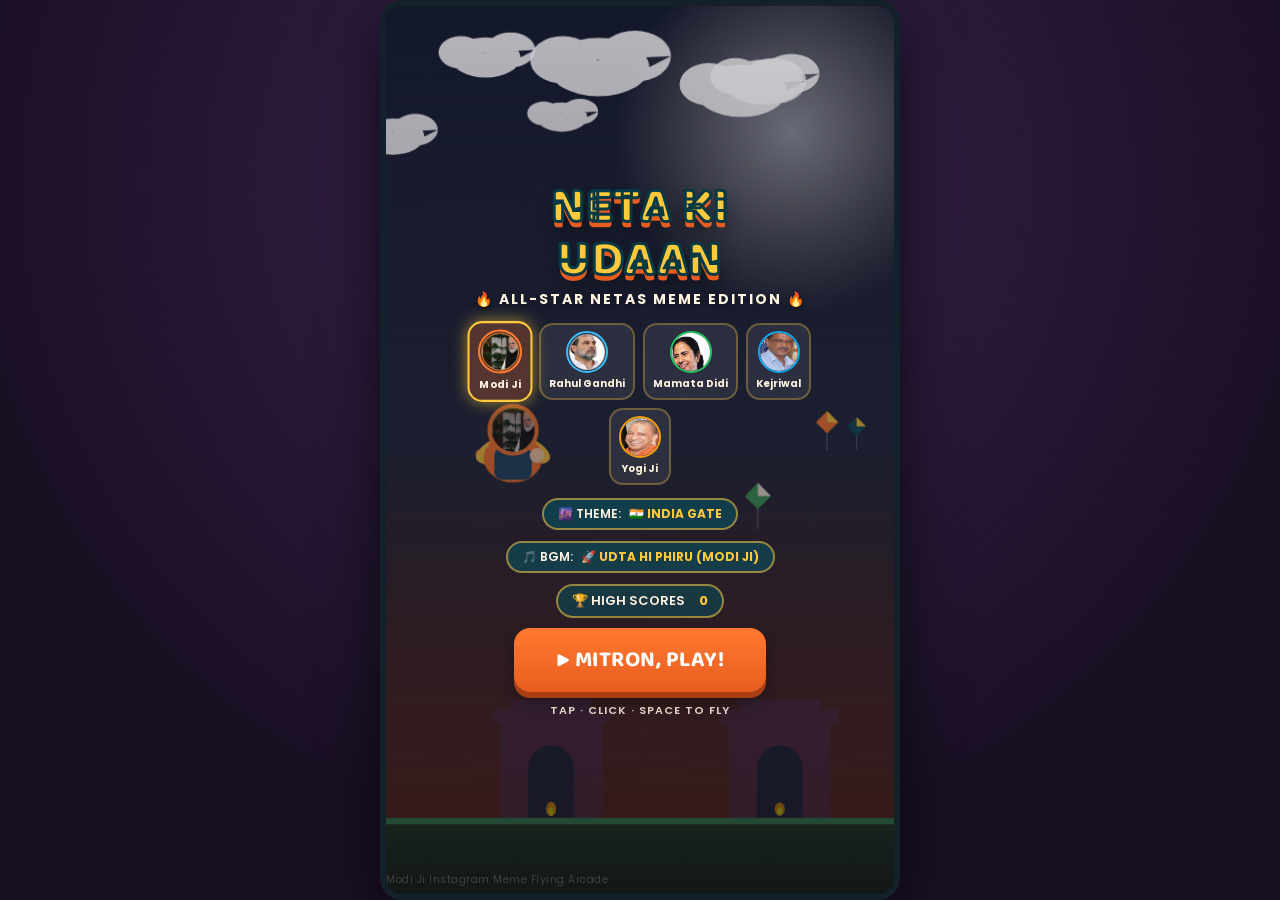
==== commit a98e9f52: "Mega Update: Add Kejriwal, Yogi Adityanath, 5 Iconic Indian Themes, WhatsApp Share & Leaderboard" ====
--- a/neta-ki-udaan.html
+++ b/neta-ki-udaan.html
@@ -92,11 +92,11 @@
 
   /* Character Selector */
   .char-select-row{
-    display:flex; gap:10px; margin:10px 0 14px; justify-content:center;
+    display:flex; flex-wrap:wrap; gap:8px; margin:8px 0 10px; justify-content:center; max-width:360px;
   }
   .char-card{
     background:rgba(255,255,255,0.08); border:2px solid rgba(255,201,60,0.3);
-    border-radius:16px; padding:7px 10px; cursor:pointer; min-width:76px;
+    border-radius:14px; padding:6px 8px; cursor:pointer; min-width:62px;
     display:flex; flex-direction:column; align-items:center;
     transition:all .15s ease;
   }
@@ -104,17 +104,17 @@
     background:rgba(255,122,48,0.25);
     border-color:var(--gold);
     box-shadow:0 0 15px var(--gold-glow);
-    transform:scale(1.06);
-  }
-  .char-card span{ font-size:11px; font-weight:700; color:var(--cream); margin-top:4px; white-space:nowrap; }
-
-  /* Music Selector Pill */
+    transform:scale(1.05);
+  }
+  .char-card span{ font-size:10px; font-weight:700; color:var(--cream); margin-top:3px; white-space:nowrap; }
+
+  /* Music Selector Pill & Theme Pill */
   .music-pill{
     display:inline-flex; align-items:center; gap:8px;
     background:rgba(11,79,92,.65);
     border:2px solid rgba(255,201,60,.55);
-    color:var(--cream); font-weight:600; font-size:13px;
-    padding:6px 16px; border-radius:999px; margin:4px 0 12px;
+    color:var(--cream); font-weight:600; font-size:12px;
+    padding:5px 14px; border-radius:999px; margin:3px 0 8px;
     backdrop-filter:blur(3px); cursor:pointer;
     transition:transform .1s;
   }
@@ -125,11 +125,18 @@
     display:inline-flex; align-items:center; gap:8px;
     background:rgba(11,79,92,.55);
     border:2px solid rgba(255,201,60,.55);
-    color:var(--cream); font-weight:600; font-size:14px;
-    padding:6px 16px; border-radius:999px; margin:4px 0 12px;
-    backdrop-filter:blur(2px);
+    color:var(--cream); font-weight:600; font-size:13px;
+    padding:5px 14px; border-radius:999px; margin:3px 0 10px;
+    backdrop-filter:blur(2px); cursor:pointer;
   }
   .best-pill b{ color:var(--gold); font-weight:700; }
+
+  .btn-whatsapp{
+    background:linear-gradient(180deg, #25D366 0%, #128C7E 100%) !important;
+    box-shadow:0 6px 0 #075E54, 0 10px 18px rgba(0,0,0,.3) !important;
+    font-size:16px !important; padding:10px 22px !important; margin-top:8px !important;
+  }
+  .btn-whatsapp:active{ transform:translateY(4px); box-shadow:0 2px 0 #075E54 !important; }
 
   .btn{
     font-family:'Baloo 2',sans-serif; font-weight:700; font-size:22px;
@@ -291,6 +298,7 @@
         <div class="lives-row" id="livesRow"></div>
       </div>
       <div class="hud-controls">
+        <div class="icon-btn" id="themeBtn" title="Change Background Theme" onclick="nextTheme()">🌆</div>
         <div class="icon-btn" id="musicBtn" title="Change Meme BGM">🎵</div>
         <div class="icon-btn" id="soundBtn" title="Toggle Sound">🔊</div>
         <div class="icon-btn" id="pauseBtn" title="Pause Game">⏸</div>
@@ -307,35 +315,46 @@
     <div class="overlay" id="startScreen">
       <div class="logo-wrap">
         <div class="logo">NETA KI<br>UDAAN
-          <small>🔥 MODI JI INSTA MEME EDITION 🔥</small>
+          <small>🔥 ALL-STAR NETAS MEME EDITION 🔥</small>
         </div>
       </div>
 
       <!-- Character selection -->
       <div class="char-select-row">
         <div class="char-card active" id="charModi" onclick="selectChar('modi')">
-          <img src="assets/modi_face.png" width="46" height="46" style="border-radius:50%; border:2px solid #FF7A30; object-fit:cover; display:block;" alt="Modi Ji">
+          <img src="assets/modi_face.png" width="42" height="42" style="border-radius:50%; border:2px solid #FF7A30; object-fit:cover; display:block;" alt="Modi Ji">
           <span>Modi Ji</span>
         </div>
         <div class="char-card" id="charRahul" onclick="selectChar('rahul')">
-          <img src="assets/rahul_face.png" width="46" height="46" style="border-radius:50%; border:2px solid #38BDF8; object-fit:cover; display:block;" alt="Rahul Gandhi">
+          <img src="assets/rahul_face.png" width="42" height="42" style="border-radius:50%; border:2px solid #38BDF8; object-fit:cover; display:block;" alt="Rahul Gandhi">
           <span>Rahul Gandhi</span>
         </div>
         <div class="char-card" id="charMamata" onclick="selectChar('mamata')">
-          <img src="assets/mamata_face.png" width="46" height="46" style="border-radius:50%; border:2px solid #22C55E; object-fit:cover; display:block;" alt="Mamata Didi">
+          <img src="assets/mamata_face.png" width="42" height="42" style="border-radius:50%; border:2px solid #22C55E; object-fit:cover; display:block;" alt="Mamata Didi">
           <span>Mamata Didi</span>
         </div>
+        <div class="char-card" id="charKejriwal" onclick="selectChar('kejriwal')">
+          <img src="assets/kejriwal_face.png" width="42" height="42" style="border-radius:50%; border:2px solid #0EA5E9; object-fit:cover; display:block;" alt="Kejriwal">
+          <span>Kejriwal</span>
+        </div>
+        <div class="char-card" id="charYogi" onclick="selectChar('yogi')">
+          <img src="assets/yogi_face.png" width="42" height="42" style="border-radius:50%; border:2px solid #F59E0B; object-fit:cover; display:block;" alt="Yogi Ji">
+          <span>Yogi Ji</span>
+        </div>
       </div>
 
-      <!-- Music selector -->
+      <!-- Theme selector & Music selector -->
+      <div class="music-pill" id="startThemePill" onclick="nextTheme()">
+        🌆 THEME: <b id="currentThemeName">🇮🇳 INDIA GATE</b>
+      </div>
       <div class="music-pill" id="startMusicPill">
         🎵 BGM: <b id="currentBgmName">🚀 UDTA HI PHIRU (MODI JI)</b>
       </div>
 
-      <div class="best-pill">🏆 BEST RECORD&nbsp;<b id="startBest">0</b></div>
+      <div class="best-pill" onclick="openLeaderboard()">🏆 HIGH SCORES &nbsp;<b id="startBest">0</b></div>
       <button class="btn" id="playBtn">▶ MITRON, PLAY!</button>
 
-      <div style="color:var(--cream); font-size:11px; opacity:.85; margin-top:12px; font-weight:600; letter-spacing:1px;">
+      <div style="color:var(--cream); font-size:11px; opacity:.85; margin-top:10px; font-weight:600; letter-spacing:1px;">
         TAP · CLICK · SPACE TO FLY
       </div>
     </div>
@@ -360,10 +379,23 @@
         <div class="stat-card"><span>SCORE</span><b id="finalScore">0</b></div>
         <div class="stat-card"><span>BEST</span><b id="finalBest">0</b></div>
       </div>
+      <div class="btn-row" style="flex-direction:column; align-items:center; gap:8px;">
+        <button class="btn" id="restartBtn">↻ FLY AGAIN</button>
+        <button class="btn btn-whatsapp" id="whatsappBtn" onclick="shareOnWhatsApp()">📲 SHARE ON WHATSAPP</button>
+      </div>
       <div class="btn-row">
-        <button class="btn" id="restartBtn">↻ FLY AGAIN</button>
+        <button class="btn secondary" onclick="openLeaderboard()">🏆 LEADERBOARD</button>
+        <button class="btn secondary" id="homeBtn">🏠 HOME</button>
       </div>
-      <button class="btn secondary" id="homeBtn">🏠 HOME</button>
+    </div>
+
+    <!-- LEADERBOARD MODAL -->
+    <div class="overlay" id="leaderboardModal" style="display:none; z-index:35;">
+      <div class="pause-card" style="max-width:320px; width:92%; padding:18px 20px; text-align:center;">
+        <div class="go-title" style="font-size:26px; margin-bottom:12px;">🏆 TOP RECORDS</div>
+        <div id="leaderboardList" style="display:flex; flex-direction:column; gap:8px; margin-bottom:14px; max-height:220px; overflow-y:auto;"></div>
+        <button class="btn secondary" onclick="closeLeaderboard()" style="margin-top:0; width:100%;">✕ CLOSE</button>
+      </div>
     </div>
 
     <div class="credit">Modi Ji Instagram Meme Flying Arcade</div>
@@ -451,13 +483,21 @@
     sigmaBgm: new Audio('assets/sigma_bgm.webm'),
     modiSong: new Audio('assets/modi_udta_hi_firu.webm'),
     mamataSong: new Audio('assets/mamata_humba.webm'),
-    mamataVoice: new Audio('assets/mamata_voice.webm')
+    mamataVoice: new Audio('assets/mamata_voice.webm'),
+    kejriwalVoice: new Audio('assets/kejriwal_voice.webm'),
+    kejriwalBgm: new Audio('assets/kejriwal_bgm.webm'),
+    yogiVoice: new Audio('assets/yogi_voice.webm'),
+    yogiBgm: new Audio('assets/yogi_bgm.webm')
   };
 
   clips.modiSong.loop = true;
   clips.modiSong.volume = 0.50;
   clips.mamataSong.loop = true;
   clips.mamataSong.volume = 0.50;
+  clips.kejriwalBgm.loop = true;
+  clips.kejriwalBgm.volume = 0.50;
+  clips.yogiBgm.loop = true;
+  clips.yogiBgm.volume = 0.50;
   clips.sigmaBgm.loop = true;
   clips.sigmaBgm.volume = 0.40;
 
@@ -476,15 +516,11 @@
   // Restore BGM volume cleanly
   function restoreBgmVolume(){
     if(duckTimer){ clearTimeout(duckTimer); duckTimer = null; }
-    if(clips.modiSong && soundOn){
-      clips.modiSong.volume = 0.50;
-    }
-    if(clips.mamataSong && soundOn){
-      clips.mamataSong.volume = 0.50;
-    }
-    if(clips.sigmaBgm && soundOn){
-      clips.sigmaBgm.volume = 0.40;
-    }
+    if(clips.modiSong && soundOn) clips.modiSong.volume = 0.50;
+    if(clips.mamataSong && soundOn) clips.mamataSong.volume = 0.50;
+    if(clips.kejriwalBgm && soundOn) clips.kejriwalBgm.volume = 0.50;
+    if(clips.yogiBgm && soundOn) clips.yogiBgm.volume = 0.50;
+    if(clips.sigmaBgm && soundOn) clips.sigmaBgm.volume = 0.40;
   }
 
   // Duck BGM during voice dialogue so voice is loud & clear
@@ -496,6 +532,14 @@
     }
     if(clips.mamataSong && !clips.mamataSong.paused){
       clips.mamataSong.volume = 0.15;
+      duckTimer = setTimeout(restoreBgmVolume, durationMs);
+    }
+    if(clips.kejriwalBgm && !clips.kejriwalBgm.paused){
+      clips.kejriwalBgm.volume = 0.15;
+      duckTimer = setTimeout(restoreBgmVolume, durationMs);
+    }
+    if(clips.yogiBgm && !clips.yogiBgm.paused){
+      clips.yogiBgm.volume = 0.15;
       duckTimer = setTimeout(restoreBgmVolume, durationMs);
     }
     if(clips.sigmaBgm && !clips.sigmaBgm.paused){
@@ -513,7 +557,7 @@
       } catch(e){}
       currentVoiceAudio = null;
     }
-    ['mitron', 'bhaiyoBehno', 'wahModiJi', 'khatam', 'mazaAaya', 'moyeMoye', 'mamataVoice'].forEach(k => {
+    ['mitron', 'bhaiyoBehno', 'wahModiJi', 'khatam', 'mazaAaya', 'moyeMoye', 'mamataVoice', 'kejriwalVoice', 'yogiVoice'].forEach(k => {
       try {
         if(clips[k] && !clips[k].paused){
           clips[k].pause();
@@ -632,6 +676,24 @@
       } catch(e){}
       return;
     }
+    if(currentBgmMode === 'kejriwal_song'){
+      try {
+        clips.kejriwalBgm.currentTime = 0;
+        clips.kejriwalBgm.volume = 0.50;
+        clips.kejriwalBgm.loop = true;
+        clips.kejriwalBgm.play().catch(()=>{});
+      } catch(e){}
+      return;
+    }
+    if(currentBgmMode === 'yogi_song'){
+      try {
+        clips.yogiBgm.currentTime = 0;
+        clips.yogiBgm.volume = 0.50;
+        clips.yogiBgm.loop = true;
+        clips.yogiBgm.play().catch(()=>{});
+      } catch(e){}
+      return;
+    }
     if(currentBgmMode === 'real_sigma'){
       try {
         clips.sigmaBgm.currentTime = 0;
@@ -722,6 +784,14 @@
       clips.mamataSong.currentTime = 0;
     } catch(e){}
     try {
+      clips.kejriwalBgm.pause();
+      clips.kejriwalBgm.currentTime = 0;
+    } catch(e){}
+    try {
+      clips.yogiBgm.pause();
+      clips.yogiBgm.currentTime = 0;
+    } catch(e){}
+    try {
       clips.sigmaBgm.pause();
       clips.sigmaBgm.currentTime = 0;
     } catch(e){}
@@ -747,7 +817,7 @@
   }
 
   function nextBgm(){
-    const modes = ['modi_song', 'mamata_song', 'real_sigma', 'moye_real', 'phonk_synth', 'dhol'];
+    const modes = ['modi_song', 'mamata_song', 'kejriwal_song', 'yogi_song', 'real_sigma', 'moye_real', 'phonk_synth', 'dhol'];
     const idx = (modes.indexOf(currentBgmMode) + 1) % modes.length;
     currentBgmMode = modes[idx];
     if(soundOn) startMusic();
@@ -757,6 +827,8 @@
   function getBgmName(){
     if(currentBgmMode === 'modi_song') return '🚀 UDTA HI PHIRU (MODI JI)';
     if(currentBgmMode === 'mamata_song') return '💃 HUMBA HUMBA (MAMATA DIDI)';
+    if(currentBgmMode === 'kejriwal_song') return '🧣 TOH KAR NA (KEJRIWAL)';
+    if(currentBgmMode === 'yogi_song') return '🚜 BULLDOZER ATTITUDE (YOGI JI)';
     if(currentBgmMode === 'real_sigma') return '🔥 REAL INSTA PHONK (SIGMA)';
     if(currentBgmMode === 'moye_real') return '😭 REAL MOYE MOYE';
     if(currentBgmMode === 'phonk_synth') return '⚡ RETRO SYNTH PHONK';
@@ -828,20 +900,121 @@
 const imgMamata = new Image();
 imgMamata.src = 'assets/mamata_face.png';
 
+const imgKejriwal = new Image();
+imgKejriwal.src = 'assets/kejriwal_face.png';
+
+const imgYogi = new Image();
+imgYogi.src = 'assets/yogi_face.png';
+
+/* ---------- 5 Background Themes System ---------- */
+const THEMES = [
+  { id: 'india_gate', name: '🇮🇳 INDIA GATE' },
+  { id: 'sansad', name: '🏛️ SANSAD BHAWAN' },
+  { id: 'rashtrapati', name: '🏰 RASHTRAPATI BHAVAN' },
+  { id: 'railway', name: '🚂 RAILWAY STATION' },
+  { id: 'rajya_sabha', name: '🏛️ RAJYA SABHA' }
+];
+let currentTheme = localStorage.getItem('neta_theme') || 'india_gate';
+
+window.nextTheme = function(){
+  const idx = THEMES.findIndex(t => t.id === currentTheme);
+  const nextIdx = (idx + 1) % THEMES.length;
+  setTheme(THEMES[nextIdx].id);
+  Audio_.click();
+};
+
+function setTheme(thId){
+  currentTheme = thId;
+  try { localStorage.setItem('neta_theme', thId); } catch(e){}
+  const thObj = THEMES.find(t => t.id === thId) || THEMES[0];
+  const elTh = document.getElementById('currentThemeName');
+  if(elTh) elTh.textContent = thObj.name;
+}
+setTimeout(()=> setTheme(currentTheme), 50);
+
+/* ---------- High Score Leaderboard System ---------- */
+function getLeaderboard(){
+  try { return JSON.parse(localStorage.getItem('neta_leaderboard') || '[]'); }
+  catch(e){ return []; }
+}
+
+function recordScoreToLeaderboard(sc, ch, th){
+  if(sc <= 0) return;
+  try {
+    let list = getLeaderboard();
+    const charNames = { modi: 'Modi Ji', rahul: 'Rahul Gandhi', mamata: 'Mamata Didi', kejriwal: 'Kejriwal', yogi: 'Yogi Ji' };
+    list.push({
+      score: sc,
+      character: charNames[ch] || ch,
+      charKey: ch,
+      theme: th,
+      date: new Date().toLocaleDateString('en-GB', { day:'numeric', month:'short' })
+    });
+    list.sort((a,b) => b.score - a.score);
+    list = list.slice(0, 5);
+    localStorage.setItem('neta_leaderboard', JSON.stringify(list));
+  } catch(e){}
+}
+
+window.openLeaderboard = function(){
+  const modal = document.getElementById('leaderboardModal');
+  const listEl = document.getElementById('leaderboardList');
+  if(!modal || !listEl) return;
+  const list = getLeaderboard();
+  if(list.length === 0){
+    listEl.innerHTML = '<div style="color:var(--cream); opacity:0.8; font-size:13px; padding:12px 0;">अभी कोई रिकॉर्ड नहीं है!<br>गेम खेलें और नया रिकॉर्ड बनाएं! 🚀</div>';
+  } else {
+    const medals = ['🥇', '🥈', '🥉', '🎖️', '🎖️'];
+    listEl.innerHTML = list.map((item, i) => `
+      <div style="display:flex; align-items:center; justify-content:space-between; background:rgba(255,255,255,0.09); border:1px solid rgba(255,201,60,0.25); border-radius:10px; padding:8px 12px;">
+        <div style="display:flex; align-items:center; gap:8px; text-align:left;">
+          <span style="font-size:20px;">${medals[i] || '🎖️'}</span>
+          <div>
+            <div style="font-weight:700; color:var(--cream); font-size:13px;">${item.character}</div>
+            <div style="font-size:10px; color:rgba(255,243,226,0.6);">${item.date}</div>
+          </div>
+        </div>
+        <div style="font-family:'Baloo 2',sans-serif; font-weight:800; font-size:20px; color:var(--gold);">${item.score} pts</div>
+      </div>
+    `).join('');
+  }
+  modal.style.display = 'flex';
+};
+
+window.closeLeaderboard = function(){
+  const modal = document.getElementById('leaderboardModal');
+  if(modal) modal.style.display = 'none';
+};
+
+/* ---------- WhatsApp Sharing ---------- */
+window.shareOnWhatsApp = function(){
+  const charNames = { modi: 'मोदी जी', rahul: 'राहुल गांधी', mamata: 'ममता दीदी', kejriwal: 'केजरीवाल जी', yogi: 'योगी जी' };
+  const name = charNames[chosenCharacter] || 'नेता जी';
+  const text = `🚀 मैंने नेता की उड़ान (Neta Ki Udaan) गेम में ${name} के साथ ${score} पॉइंट्स का रिकॉर्ड बनाया! 🔥\n\nक्या तुम मेरा रिकॉर्ड तोड़ सकते हो? अभी खेलो:\nhttps://neta-ki-udaan.vercel.app`;
+  const url = `https://api.whatsapp.com/send?text=${encodeURIComponent(text)}`;
+  window.open(url, '_blank');
+};
+
 window.selectChar = function(charType){
   chosenCharacter = charType;
-  const cModi = document.getElementById('charModi');
-  const cRahul = document.getElementById('charRahul');
-  const cMamata = document.getElementById('charMamata');
-  if(cModi) cModi.classList.toggle('active', charType === 'modi');
-  if(cRahul) cRahul.classList.toggle('active', charType === 'rahul');
-  if(cMamata) cMamata.classList.toggle('active', charType === 'mamata');
+  const cards = ['charModi', 'charRahul', 'charMamata', 'charKejriwal', 'charYogi'];
+  cards.forEach(id => {
+    const el = document.getElementById(id);
+    if(el) el.classList.toggle('active', id.toLowerCase().includes(charType));
+  });
   Audio_.click();
 
   if(charType === 'modi'){
     Audio_.setBgmMode('modi_song');
   } else if(charType === 'mamata'){
+    Audio_.playClip('mamataVoice');
     Audio_.setBgmMode('mamata_song');
+  } else if(charType === 'kejriwal'){
+    Audio_.playClip('kejriwalVoice');
+    Audio_.setBgmMode('kejriwal_song');
+  } else if(charType === 'yogi'){
+    Audio_.playClip('yogiVoice');
+    Audio_.setBgmMode('yogi_song');
   } else {
     Audio_.playClip('mazaAaya');
     Audio_.setBgmMode('real_sigma');
@@ -1168,8 +1341,19 @@
   if(isNew){
     bestScore = score;
     saveBest(bestScore);
-    document.getElementById('gameOverMeme').textContent = `"वाह मोदी जी वाह! नया रिकॉर्ड!"`;
-    scheduleVoice('wahModiJi', null, 250);
+    if(chosenCharacter === 'yogi'){
+      document.getElementById('gameOverMeme').textContent = `"बुलडोज़र रिकॉर्ड! गाड़ी नहीं पलटेगी!"`;
+      scheduleVoice('yogiVoice', null, 250);
+    } else if(chosenCharacter === 'kejriwal'){
+      document.getElementById('gameOverMeme').textContent = `"शानदार रिकॉर्ड! आम आदमी की जीत!"`;
+      scheduleVoice('kejriwalVoice', null, 250);
+    } else if(chosenCharacter === 'mamata'){
+      document.getElementById('gameOverMeme').textContent = `"खेला होबे! नया रिकॉर्ड!"`;
+      scheduleVoice('mamataVoice', null, 250);
+    } else {
+      document.getElementById('gameOverMeme').textContent = `"वाह मोदी जी वाह! नया रिकॉर्ड!"`;
+      scheduleVoice('wahModiJi', null, 250);
+    }
   } else {
     if(chosenCharacter === 'rahul'){
       document.getElementById('gameOverMeme').textContent = `"खत्म! टाटा! बाय बाय! गुडबाय!"`;
@@ -1177,6 +1361,12 @@
     } else if(chosenCharacter === 'mamata'){
       document.getElementById('gameOverMeme').textContent = `"HUMBA HUMBA! खेला होबे!"`;
       scheduleVoice('mamataVoice', null, 250);
+    } else if(chosenCharacter === 'kejriwal'){
+      document.getElementById('gameOverMeme').textContent = `"ये सब मिले हुए हैं जी! तो कर ना!"`;
+      scheduleVoice('kejriwalVoice', null, 250);
+    } else if(chosenCharacter === 'yogi'){
+      document.getElementById('gameOverMeme').textContent = `"गाड़ी कभी भी पलट सकती है!"`;
+      scheduleVoice('yogiVoice', null, 250);
     } else {
       const isMoye = Math.random() < 0.65;
       if(isMoye){
@@ -1188,6 +1378,9 @@
       }
     }
   }
+
+  // Save to Top Leaderboard
+  recordScoreToLeaderboard(score, chosenCharacter, currentTheme);
 
   el.finalScore.textContent = score;
   el.finalBest.textContent = bestScore;
@@ -1297,67 +1490,303 @@
   x: Math.random()*BASE_W, y: 220+Math.random()*220, s:0.6+Math.random()*0.4, sp: 24+Math.random()*12, hue: i
 }));
 
-function drawBackground(dt){
-  // Dynamic Sky Gradient (Day to Sunset to Night based on score)
+/* ---------- 5 Iconic Indian Background Themes ---------- */
+function drawIndiaGateTheme(dt){
   const cycle = (Math.sin(score * 0.06) + 1) / 2;
   const g = ctx.createLinearGradient(0,0,0,H);
   if(cycle < 0.5){
-    g.addColorStop(0, '#FFD9A0');
-    g.addColorStop(0.5, '#FF9E5E');
-    g.addColorStop(1, '#5B3A73');
+    g.addColorStop(0, '#FFD9A0'); g.addColorStop(0.5, '#FF9E5E'); g.addColorStop(1, '#5B3A73');
   } else {
-    g.addColorStop(0, '#0F172A');
-    g.addColorStop(0.5, '#1E293B');
-    g.addColorStop(1, '#7C2D12');
-  }
-  ctx.fillStyle = g;
-  ctx.fillRect(0,0,W,H);
+    g.addColorStop(0, '#0F172A'); g.addColorStop(0.5, '#1E293B'); g.addColorStop(1, '#7C2D12');
+  }
+  ctx.fillStyle = g; ctx.fillRect(0,0,W,H);
 
   // Glowing Sun / Moon
   const sunX = scaleX(320), sunY = scaleY(100);
   const rg = ctx.createRadialGradient(sunX,sunY,0, sunX,sunY, scaleX(140));
   rg.addColorStop(0, cycle < 0.5 ? 'rgba(255,240,200,0.6)' : 'rgba(241,245,249,0.5)');
   rg.addColorStop(1, 'rgba(255,240,200,0)');
-  ctx.fillStyle = rg;
-  ctx.fillRect(0,0,W,H);
-
-  // Parallax Monuments (Sansad Bhavan & India Gate silhouettes)
-  if(state === STATE.PLAYING) bgOffset1 -= dt*16;
+  ctx.fillStyle = rg; ctx.fillRect(0,0,W,H);
+
+  // India Gate Parallax Monument
   ctx.fillStyle = 'rgba(91,58,115,0.45)';
-  for(let i=0; i<4; i++){
-    const mx = ((i * 140 + bgOffset1) % (BASE_W + 140)) - 70;
-    const my = H - scaleY(110);
-    ctx.fillRect(scaleX(mx), my, scaleX(90), scaleY(60));
-    // Dome atop
+  for(let i=0; i<3; i++){
+    const mx = ((i * 180 + bgOffset1) % (BASE_W + 180)) - 90;
+    const my = H - scaleY(135);
+    const gw = scaleX(80), gh = scaleY(75);
+    // Base & Pillars
+    ctx.fillRect(scaleX(mx), my, gw, gh);
+    // Top Cornice
+    ctx.fillRect(scaleX(mx - 6), my - scaleY(10), gw + scaleX(12), scaleY(10));
+    ctx.fillRect(scaleX(mx + 8), my - scaleY(18), gw - scaleX(16), scaleY(8));
+    // Center Archway Cutout
+    ctx.save();
+    ctx.fillStyle = cycle < 0.5 ? '#FF9E5E' : '#1E293B';
     ctx.beginPath();
-    ctx.arc(scaleX(mx + 45), my, scaleX(22), Math.PI, 0);
+    ctx.arc(scaleX(mx + 40), my + scaleY(36), scaleX(18), Math.PI, 0);
+    ctx.rect(scaleX(mx + 22), my + scaleY(36), scaleX(36), scaleY(39));
     ctx.fill();
-  }
-
-  // Clouds
-  clouds.forEach(c=>{
-    if(state === STATE.PLAYING) c.x -= c.sp*dt;
-    if(c.x < -60) c.x = BASE_W + 60;
-    drawCloud(scaleX(c.x), scaleY(c.y), c.s);
-  });
-
-  // Kites
-  kites.forEach(k=>{
-    if(state === STATE.PLAYING) k.x -= k.sp*dt;
-    if(k.x < -40) k.x = BASE_W + 40;
-    drawKite(scaleX(k.x), scaleY(k.y + Math.sin((elapsed+k.hue)*1.5)*12), k.s, k.hue);
-  });
-
-  // Ground with Tricolor Bunting
+    // Amar Jawan Jyoti Flame Flicker
+    const flameH = scaleY(8 + Math.sin(elapsed*18 + i)*3);
+    ctx.fillStyle = '#FFA500';
+    ctx.beginPath();
+    ctx.ellipse(scaleX(mx + 40), my + scaleY(68), scaleX(4), flameH, 0, 0, Math.PI*2);
+    ctx.fill();
+    ctx.fillStyle = '#FFFF00';
+    ctx.beginPath();
+    ctx.ellipse(scaleX(mx + 40), my + scaleY(70), scaleX(2), flameH*0.6, 0, 0, Math.PI*2);
+    ctx.fill();
+    ctx.restore();
+  }
+
+  // Clouds & Kites
+  clouds.forEach(c => drawCloud(scaleX(c.x), scaleY(c.y), c.s));
+  kites.forEach(k => drawKite(scaleX(k.x), scaleY(k.y + Math.sin((elapsed+k.hue)*1.5)*12), k.s, k.hue));
+
+  // Kartavya Path Lush Lawns
   const groundH = scaleY(60);
   const gg = ctx.createLinearGradient(0, H-groundH, 0, H);
-  gg.addColorStop(0, '#1E4620');
-  gg.addColorStop(1, '#0F2913');
-  ctx.fillStyle = gg;
-  ctx.fillRect(0, H-groundH, W, groundH);
-
-  ctx.fillStyle = '#3BA55C';
-  ctx.fillRect(0, H-groundH, W, scaleY(6));
+  gg.addColorStop(0, '#1E4620'); gg.addColorStop(1, '#0F2913');
+  ctx.fillStyle = gg; ctx.fillRect(0, H-groundH, W, groundH);
+  ctx.fillStyle = '#3BA55C'; ctx.fillRect(0, H-groundH, W, scaleY(5));
+}
+
+function drawSansadTheme(dt){
+  // Parliament Dusk Sky
+  const g = ctx.createLinearGradient(0,0,0,H);
+  g.addColorStop(0, '#0F172A'); g.addColorStop(0.5, '#D97706'); g.addColorStop(1, '#B45309');
+  ctx.fillStyle = g; ctx.fillRect(0,0,W,H);
+
+  // Ashoka Capital / Sunset Aura
+  const aura = ctx.createRadialGradient(scaleX(200), scaleY(90), 10, scaleX(200), scaleY(90), scaleX(180));
+  aura.addColorStop(0, 'rgba(254,240,138,0.5)'); aura.addColorStop(1, 'rgba(254,240,138,0)');
+  ctx.fillStyle = aura; ctx.fillRect(0,0,W,H);
+
+  // Parallax Samvidhan Sadan (Old Parliament) Colonnade + New Parliament House
+  ctx.fillStyle = 'rgba(69,26,3,0.55)';
+  for(let i=0; i<3; i++){
+    const mx = ((i * 190 + bgOffset1) % (BASE_W + 190)) - 80;
+    const my = H - scaleY(140);
+    // Circular Parliament Dome & Colonnade
+    ctx.fillRect(scaleX(mx), my + scaleY(20), scaleX(110), scaleY(60));
+    ctx.beginPath();
+    ctx.arc(scaleX(mx + 55), my + scaleY(20), scaleX(32), Math.PI, 0);
+    ctx.fill();
+    // Classical Pillars
+    ctx.fillStyle = 'rgba(254,215,170,0.35)';
+    for(let p=0; p<7; p++){
+      ctx.fillRect(scaleX(mx + 8 + p*15), my + scaleY(30), scaleX(4), scaleY(50));
+    }
+    // National Flag Fluttering atop
+    const flagX = scaleX(mx + 55), flagY = my - scaleY(16);
+    ctx.strokeStyle = '#FFFFFF'; ctx.lineWidth = 1.5;
+    ctx.beginPath(); ctx.moveTo(flagX, flagY + scaleY(20)); ctx.lineTo(flagX, flagY); ctx.stroke();
+    const fWave = Math.sin(elapsed*8 + i)*3;
+    ctx.fillStyle = '#FF9933'; ctx.fillRect(flagX, flagY, scaleX(12), scaleY(4));
+    ctx.fillStyle = '#FFFFFF'; ctx.fillRect(flagX, flagY+scaleY(4), scaleX(12), scaleY(4));
+    ctx.fillStyle = '#138808'; ctx.fillRect(flagX, flagY+scaleY(8)+fWave*0.3, scaleX(12), scaleY(4));
+    ctx.fillStyle = 'rgba(69,26,3,0.55)';
+  }
+
+  // Clouds
+  clouds.forEach(c => drawCloud(scaleX(c.x), scaleY(c.y), c.s));
+
+  // Paved Forecourt & Red Sandstone Borders
+  const groundH = scaleY(60);
+  ctx.fillStyle = '#1E293B'; ctx.fillRect(0, H-groundH, W, groundH);
+  ctx.fillStyle = '#9A3412'; ctx.fillRect(0, H-groundH, W, scaleY(6));
+  // Street Lamps
+  for(let lx=15; lx<BASE_W; lx+=95){
+    const rx = scaleX((lx + bgOffset1*0.8) % BASE_W);
+    ctx.fillStyle = '#F59E0B'; ctx.beginPath(); ctx.arc(rx, H-groundH-scaleY(14), scaleX(3), 0, Math.PI*2); ctx.fill();
+    ctx.strokeStyle = '#64748B'; ctx.lineWidth = 1.5;
+    ctx.beginPath(); ctx.moveTo(rx, H-groundH); ctx.lineTo(rx, H-groundH-scaleY(14)); ctx.stroke();
+  }
+}
+
+function drawRashtrapatiTheme(dt){
+  // Royal Twilight Magenta-Indigo Sky
+  const g = ctx.createLinearGradient(0,0,0,H);
+  g.addColorStop(0, '#1E1B4B'); g.addColorStop(0.5, '#581C87'); g.addColorStop(1, '#831843');
+  ctx.fillStyle = g; ctx.fillRect(0,0,W,H);
+
+  // Majestic Copper Dome (Rashtrapati Bhavan) in Parallax
+  ctx.fillStyle = 'rgba(76,29,149,0.5)';
+  for(let i=0; i<2; i++){
+    const mx = ((i * 240 + bgOffset1) % (BASE_W + 240)) - 100;
+    const my = H - scaleY(155);
+    // Grand Palace Wings
+    ctx.fillRect(scaleX(mx), my + scaleY(45), scaleX(160), scaleY(50));
+    // Stupa Copper Dome
+    ctx.beginPath();
+    ctx.arc(scaleX(mx + 80), my + scaleY(45), scaleX(42), Math.PI, 0);
+    ctx.fill();
+    // Finial atop
+    ctx.fillStyle = '#FBBF24';
+    ctx.fillRect(scaleX(mx + 78), my - scaleY(6), scaleX(4), scaleY(12));
+    ctx.beginPath(); ctx.arc(scaleX(mx + 80), my - scaleY(8), scaleX(4), 0, Math.PI*2); ctx.fill();
+    // Jaipur Column Silhouette
+    ctx.fillStyle = 'rgba(251,191,36,0.35)';
+    ctx.fillRect(scaleX(mx + 20), my + scaleY(15), scaleX(5), scaleY(80));
+    ctx.fillStyle = 'rgba(76,29,149,0.5)';
+  }
+
+  // Mughal Garden Water Fountains
+  for(let f=0; f<3; f++){
+    const fx = scaleX(((f * 135 + bgOffset1*0.7) % (BASE_W + 135)));
+    const fy = H - scaleY(70);
+    ctx.strokeStyle = 'rgba(147,197,253,0.7)'; ctx.lineWidth = 1.5;
+    for(let a = -1; a <= 1; a+=2){
+      ctx.beginPath();
+      ctx.moveTo(fx, fy);
+      const spray = Math.sin(elapsed*9 + f)*4;
+      ctx.quadraticCurveTo(fx + a*scaleX(12), fy - scaleY(22 + spray), fx + a*scaleX(20), fy + scaleY(4));
+      ctx.stroke();
+    }
+  }
+
+  // Terrace Ground & Flowerbed Trim
+  const groundH = scaleY(60);
+  ctx.fillStyle = '#3F1528'; ctx.fillRect(0, H-groundH, W, groundH);
+  ctx.fillStyle = '#BE185D'; ctx.fillRect(0, H-groundH, W, scaleY(5));
+}
+
+function drawRailwayTheme(dt){
+  // Midnight Railway Blue Sky
+  const g = ctx.createLinearGradient(0,0,0,H);
+  g.addColorStop(0, '#030712'); g.addColorStop(0.5, '#0F172A'); g.addColorStop(1, '#1E293B');
+  ctx.fillStyle = g; ctx.fillRect(0,0,W,H);
+
+  // Overhead High-Voltage 25kV Catenary Wires
+  ctx.strokeStyle = 'rgba(148,163,184,0.35)'; ctx.lineWidth = 1;
+  ctx.beginPath(); ctx.moveTo(0, scaleY(75)); ctx.lineTo(W, scaleY(75)); ctx.stroke();
+  ctx.beginPath(); ctx.moveTo(0, scaleY(95)); ctx.lineTo(W, scaleY(95)); ctx.stroke();
+
+  // Steel Truss Portal Gantries in Parallax
+  for(let i=0; i<3; i++){
+    const gx = scaleX(((i * 160 + bgOffset1) % (BASE_W + 160)) - 40);
+    ctx.strokeStyle = 'rgba(100,116,139,0.5)'; ctx.lineWidth = 2;
+    ctx.strokeRect(gx, scaleY(65), scaleX(10), scaleY(180));
+    ctx.strokeRect(gx + scaleX(70), scaleY(65), scaleX(10), scaleY(180));
+    ctx.strokeRect(gx, scaleY(65), scaleX(80), scaleY(12));
+  }
+
+  // Indian Railways Iconic Yellow Signboard ("नई दिल्ली / NEW DELHI")
+  for(let i=0; i<2; i++){
+    const sx = scaleX(((i * 220 + bgOffset1*1.1) % (BASE_W + 220)) - 60);
+    const sy = H - scaleY(135);
+    // Board Poles
+    ctx.fillStyle = '#475569';
+    ctx.fillRect(sx + scaleX(12), sy + scaleY(22), scaleX(3), scaleY(55));
+    ctx.fillRect(sx + scaleX(65), sy + scaleY(22), scaleX(3), scaleY(55));
+    // Yellow Board
+    ctx.fillStyle = '#FACC15'; ctx.fillRect(sx, sy, scaleX(80), scaleY(24));
+    ctx.strokeStyle = '#000000'; ctx.lineWidth = 1.5; ctx.strokeRect(sx, sy, scaleX(80), scaleY(24));
+    ctx.fillStyle = '#000000'; ctx.font = 'bold 8px sans-serif'; ctx.textAlign = 'center';
+    ctx.fillText('नई दिल्ली · NEW DELHI', sx + scaleX(40), sy + scaleY(15));
+  }
+
+  // Passing Vande Bharat Express Train in Lower Parallax
+  const trainX = ((bgOffset2*1.8) % (BASE_W + 400)) - 100;
+  const trainY = H - scaleY(95);
+  ctx.fillStyle = '#F8FAFC'; // Aerodynamic White Body
+  ctx.fillRect(scaleX(trainX), trainY, scaleX(260), scaleY(32));
+  ctx.fillStyle = '#1D4ED8'; // Vande Bharat Navy Stripe
+  ctx.fillRect(scaleX(trainX), trainY + scaleY(10), scaleX(260), scaleY(8));
+  // Windows with Warm Light
+  ctx.fillStyle = '#FEF08A';
+  for(let w=0; w<9; w++){
+    ctx.fillRect(scaleX(trainX + 18 + w*26), trainY + scaleY(12), scaleX(16), scaleY(9));
+  }
+
+  // Railway Tracks & Ballast
+  const groundH = scaleY(60);
+  ctx.fillStyle = '#1C1917'; ctx.fillRect(0, H-groundH, W, groundH);
+  // Sleepers (Cross ties)
+  for(let t=0; t<BASE_W; t+=14){
+    const tx = scaleX((t + bgOffset2*0.6) % BASE_W);
+    ctx.fillStyle = '#78716C'; ctx.fillRect(tx, H-groundH+scaleY(14), scaleX(6), scaleY(28));
+  }
+  // Steel Rails
+  ctx.fillStyle = '#94A3B8';
+  ctx.fillRect(0, H-groundH+scaleY(18), W, scaleY(3));
+  ctx.fillRect(0, H-groundH+scaleY(34), W, scaleY(3));
+}
+
+function drawRajyaSabhaTheme(dt){
+  // Royal Red Chamber Interior
+  const g = ctx.createLinearGradient(0,0,0,H);
+  g.addColorStop(0, '#260408'); g.addColorStop(0.5, '#580A16'); g.addColorStop(1, '#780C22');
+  ctx.fillStyle = g; ctx.fillRect(0,0,W,H);
+
+  // Classical Teakwood Pillars & Golden Wall Mouldings
+  for(let i=0; i<4; i++){
+    const px = scaleX(((i * 120 + bgOffset1*0.5) % (BASE_W + 120)) - 30);
+    ctx.fillStyle = '#450A0A';
+    ctx.fillRect(px, scaleY(40), scaleX(14), scaleY(200));
+    ctx.fillStyle = '#F59E0B'; // Gold trim
+    ctx.fillRect(px, scaleY(40), scaleX(14), scaleY(4));
+    ctx.fillRect(px, scaleY(236), scaleX(14), scaleY(4));
+  }
+
+  // Hanging Crystal Chandeliers overhead
+  for(let c=0; c<3; c++){
+    const cx = scaleX(((c * 140 + bgOffset1*0.4) % (BASE_W + 140)) - 20);
+    const cy = scaleY(50);
+    ctx.strokeStyle = '#F59E0B'; ctx.lineWidth = 1;
+    ctx.beginPath(); ctx.moveTo(cx, 0); ctx.lineTo(cx, cy); ctx.stroke();
+    // Chandelier tiers
+    ctx.fillStyle = '#FDE68A';
+    ctx.beginPath(); ctx.ellipse(cx, cy, scaleX(14), scaleY(6), 0, 0, Math.PI*2); ctx.fill();
+    ctx.beginPath(); ctx.ellipse(cx, cy + scaleY(8), scaleX(8), scaleY(4), 0, 0, Math.PI*2); ctx.fill();
+    // Warm light sparkle
+    const cGlow = ctx.createRadialGradient(cx, cy+scaleY(5), 1, cx, cy+scaleY(5), scaleX(32));
+    cGlow.addColorStop(0, 'rgba(253,230,138,0.4)'); cGlow.addColorStop(1, 'rgba(253,230,138,0)');
+    ctx.fillStyle = cGlow; ctx.fillRect(cx - scaleX(32), cy - scaleY(20), scaleX(64), scaleY(60));
+  }
+
+  // Tiered Horseshoe Semicircular Seating Gallery
+  ctx.fillStyle = '#991B1B';
+  for(let s=0; s<3; s++){
+    const sx = scaleX(((s * 150 + bgOffset1*0.8) % (BASE_W + 150)) - 40);
+    const sy = H - scaleY(130);
+    ctx.fillRect(sx, sy, scaleX(90), scaleY(36));
+    ctx.fillStyle = '#7F1D1D';
+    ctx.fillRect(sx + scaleX(6), sy - scaleY(8), scaleX(78), scaleY(10));
+    ctx.fillStyle = '#991B1B';
+  }
+
+  // Deep Crimson Ceremonial Carpet Ground
+  const groundH = scaleY(60);
+  ctx.fillStyle = '#5B0915'; ctx.fillRect(0, H-groundH, W, groundH);
+  ctx.fillStyle = '#F59E0B'; ctx.fillRect(0, H-groundH, W, scaleY(5)); // Golden woven border
+}
+
+function drawBackground(dt){
+  if(state === STATE.PLAYING){
+    bgOffset1 -= dt*16;
+    bgOffset2 -= dt*36;
+    clouds.forEach(c => {
+      c.x -= c.sp*dt;
+      if(c.x < -60) c.x = BASE_W + 60;
+    });
+    kites.forEach(k => {
+      k.x -= k.sp*dt;
+      if(k.x < -40) k.x = BASE_W + 40;
+    });
+  }
+
+  if(currentTheme === 'sansad'){
+    drawSansadTheme(dt);
+  } else if(currentTheme === 'rashtrapati'){
+    drawRashtrapatiTheme(dt);
+  } else if(currentTheme === 'railway'){
+    drawRailwayTheme(dt);
+  } else if(currentTheme === 'rajya_sabha'){
+    drawRajyaSabhaTheme(dt);
+  } else {
+    drawIndiaGateTheme(dt);
+  }
 }
 
 function drawCloud(x,y,s){
@@ -1528,6 +1957,108 @@
       ctx.beginPath(); ctx.arc(0,-16,16,0,Math.PI*2); ctx.fill();
       ctx.fillStyle = '#16A34A';
       ctx.beginPath(); ctx.ellipse(0,-26,15,8,0,Math.PI,0,true); ctx.fill();
+    }
+
+  } else if(chosenCharacter === 'kejriwal'){
+    // --- ARVIND KEJRIWAL (MUFFLER MAN) MASCOT ---
+    // Fluttering Woolen Muffler Tails
+    ctx.fillStyle = '#991B1B'; // Maroon/red muffler tail
+    ctx.beginPath();
+    ctx.ellipse(-20, 6, 14+wingFlap*7, 5.5, 0.35, 0, Math.PI*2);
+    ctx.fill();
+
+    // Wings
+    ctx.fillStyle = '#60A5FA';
+    ctx.save();
+    ctx.rotate(-0.5 - wingFlap*0.6);
+    ctx.beginPath(); ctx.ellipse(-8,-4, 20, 9, 0, 0, Math.PI*2); ctx.fill();
+    ctx.restore();
+    ctx.save();
+    ctx.rotate(0.5 + wingFlap*0.6);
+    ctx.beginPath(); ctx.ellipse(8,-4, 20, 9, 0, 0, Math.PI*2); ctx.fill();
+    ctx.restore();
+
+    // Blue Woolen Sweater / Vest + Shirt
+    ctx.fillStyle = '#FFFFFF';
+    ctx.beginPath(); ctx.ellipse(0,6,22,18,0,0,Math.PI*2); ctx.fill();
+    ctx.fillStyle = '#1E3A8A'; // Dark Blue Woolen Sweater
+    ctx.beginPath();
+    ctx.roundRect ? ctx.roundRect(-14, -2, 28, 24, 6) : ctx.rect(-14, -2, 28, 24);
+    ctx.fill();
+
+    // Muffler wrapped around neck
+    ctx.fillStyle = '#B91C1C';
+    ctx.beginPath();
+    ctx.roundRect ? ctx.roundRect(-16, -10, 32, 11, 5) : ctx.rect(-16, -10, 32, 11);
+    ctx.fill();
+
+    // Real Face Cutout
+    if(imgKejriwal.complete && imgKejriwal.naturalWidth > 0){
+      ctx.save();
+      ctx.beginPath();
+      ctx.arc(0, -15, 18, 0, Math.PI*2);
+      ctx.clip();
+      ctx.drawImage(imgKejriwal, -18, -33, 36, 36);
+      ctx.restore();
+
+      ctx.strokeStyle = '#0EA5E9';
+      ctx.lineWidth = 2.5;
+      ctx.beginPath();
+      ctx.arc(0, -15, 18, 0, Math.PI*2);
+      ctx.stroke();
+    } else {
+      ctx.fillStyle = '#FED7AA';
+      ctx.beginPath(); ctx.arc(0,-16,16,0,Math.PI*2); ctx.fill();
+    }
+
+    // Waving Hand
+    ctx.fillStyle = '#FED7AA';
+    ctx.beginPath(); ctx.arc(18, 4, 5.5, 0, Math.PI*2); ctx.fill();
+
+  } else if(chosenCharacter === 'yogi'){
+    // --- YOGI ADITYANATH (BULLDOZER BABA) MASCOT ---
+    // Saffron Monk Robe Cape
+    ctx.fillStyle = '#C2410C';
+    ctx.beginPath();
+    ctx.ellipse(-18, 6, 12+wingFlap*6, 6, 0.4, 0, Math.PI*2);
+    ctx.fill();
+
+    // Saffron/Golden Wings
+    ctx.fillStyle = '#F59E0B';
+    ctx.save();
+    ctx.rotate(-0.5 - wingFlap*0.6);
+    ctx.beginPath(); ctx.ellipse(-8,-4, 20, 9, 0, 0, Math.PI*2); ctx.fill();
+    ctx.restore();
+    ctx.save();
+    ctx.rotate(0.5 + wingFlap*0.6);
+    ctx.beginPath(); ctx.ellipse(8,-4, 20, 9, 0, 0, Math.PI*2); ctx.fill();
+    ctx.restore();
+
+    // Saffron Kurta / Robe
+    ctx.fillStyle = '#F97316';
+    ctx.beginPath(); ctx.ellipse(0,6,22,18,0,0,Math.PI*2); ctx.fill();
+    ctx.fillStyle = '#EA580C';
+    ctx.beginPath();
+    ctx.roundRect ? ctx.roundRect(-14, -2, 28, 24, 6) : ctx.rect(-14, -2, 28, 24);
+    ctx.fill();
+
+    // Real Face Cutout
+    if(imgYogi.complete && imgYogi.naturalWidth > 0){
+      ctx.save();
+      ctx.beginPath();
+      ctx.arc(0, -15, 18, 0, Math.PI*2);
+      ctx.clip();
+      ctx.drawImage(imgYogi, -18, -33, 36, 36);
+      ctx.restore();
+
+      ctx.strokeStyle = '#F59E0B';
+      ctx.lineWidth = 2.5;
+      ctx.beginPath();
+      ctx.arc(0, -15, 18, 0, Math.PI*2);
+      ctx.stroke();
+    } else {
+      ctx.fillStyle = '#FED7AA';
+      ctx.beginPath(); ctx.arc(0,-16,16,0,Math.PI*2); ctx.fill();
     }
 
     // Waving Hand
@@ -1782,6 +2313,10 @@
             msgs = ['HUMBA HUMBA!', 'खेला होबे!', 'MAMATA DIDI POWER!', 'JAI BANGLA!'];
           } else if(chosenCharacter === 'rahul'){
             msgs = ['मज़ा आया!', 'KHATAKHAT FLIGHT!', 'ALOO FACTORY ON!', 'MOHABBAT KI DUKAAN!'];
+          } else if(chosenCharacter === 'kejriwal'){
+            msgs = ['FREE BIJLI-PAANI!', 'SWARAJYA UDAAN!', 'AAM AADMI POWER!', 'TOH KAR NA!'];
+          } else if(chosenCharacter === 'yogi'){
+            msgs = ['BULLDOZER ACTION!', 'RAM RAJYA UDAAN!', 'SUPER EXPRESSWAY!', 'YOGI JI POWER!'];
           }
           const msg = msgs[(score/10 - 1) % msgs.length];
           showMilestone(`${score} — ${msg}`);
@@ -1789,6 +2324,10 @@
             Audio_.playClip('wahModiJi', msg);
           } else if(chosenCharacter === 'mamata'){
             Audio_.playClip('mamataVoice', msg);
+          } else if(chosenCharacter === 'kejriwal'){
+            Audio_.playClip('kejriwalVoice', msg);
+          } else if(chosenCharacter === 'yogi'){
+            Audio_.playClip('yogiVoice', msg);
           } else {
             Audio_.playClip('mazaAaya', msg);
           }
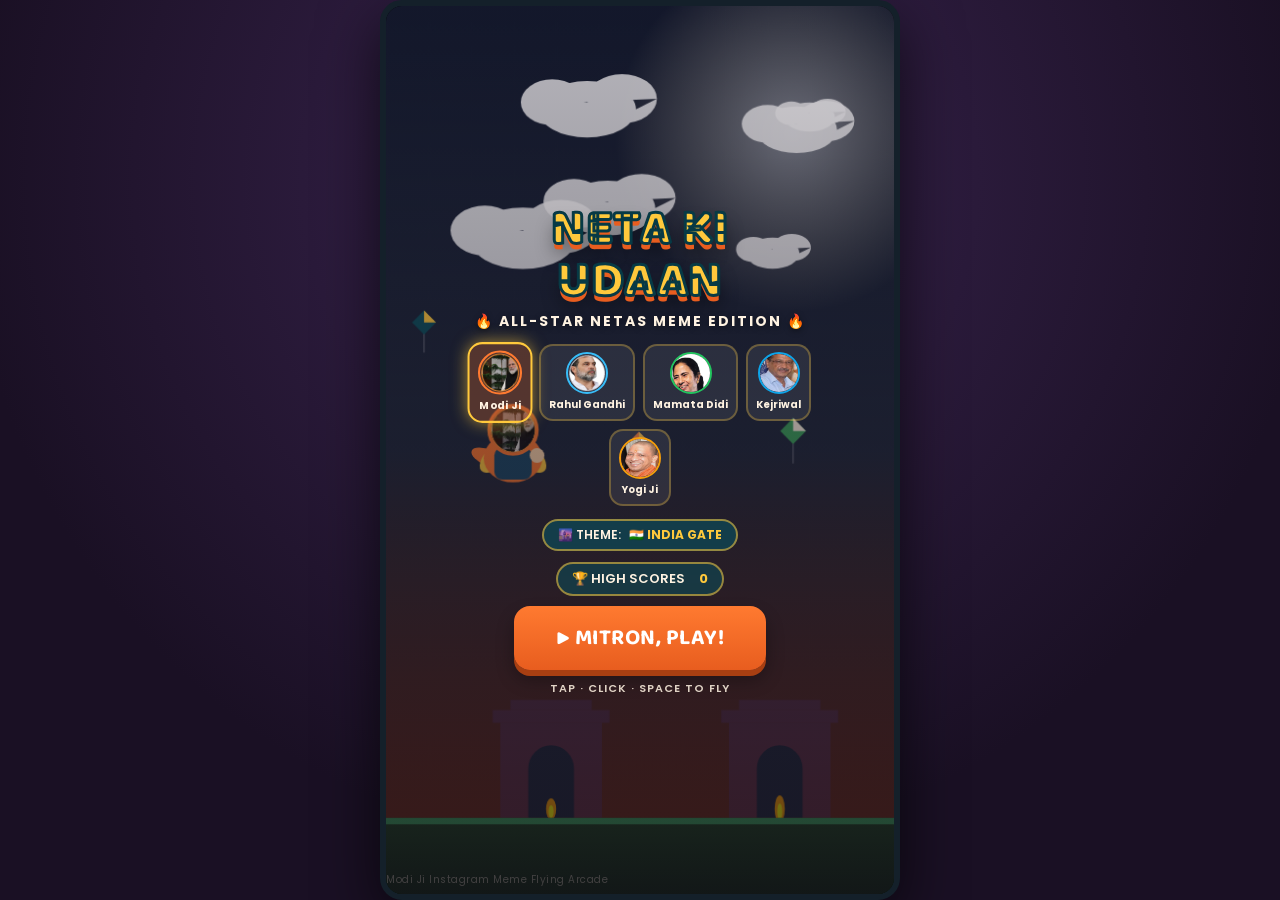
==== commit 9ba9a938: "Lock songs to selected character, remove manual song change button, and character-specific crash mem" ====
--- a/neta-ki-udaan.html
+++ b/neta-ki-udaan.html
@@ -299,7 +299,6 @@
       </div>
       <div class="hud-controls">
         <div class="icon-btn" id="themeBtn" title="Change Background Theme" onclick="nextTheme()">🌆</div>
-        <div class="icon-btn" id="musicBtn" title="Change Meme BGM">🎵</div>
         <div class="icon-btn" id="soundBtn" title="Toggle Sound">🔊</div>
         <div class="icon-btn" id="pauseBtn" title="Pause Game">⏸</div>
       </div>
@@ -343,12 +342,9 @@
         </div>
       </div>
 
-      <!-- Theme selector & Music selector -->
+      <!-- Theme selector -->
       <div class="music-pill" id="startThemePill" onclick="nextTheme()">
         🌆 THEME: <b id="currentThemeName">🇮🇳 INDIA GATE</b>
-      </div>
-      <div class="music-pill" id="startMusicPill">
-        🎵 BGM: <b id="currentBgmName">🚀 UDTA HI PHIRU (MODI JI)</b>
       </div>
 
       <div class="best-pill" onclick="openLeaderboard()">🏆 HIGH SCORES &nbsp;<b id="startBest">0</b></div>
@@ -995,6 +991,17 @@
   window.open(url, '_blank');
 };
 
+const CHAR_SONGS = {
+  modi: 'modi_song',
+  rahul: 'real_sigma',
+  mamata: 'mamata_song',
+  kejriwal: 'kejriwal_song',
+  yogi: 'yogi_song'
+};
+function getCharSong(charType){
+  return CHAR_SONGS[charType] || 'modi_song';
+}
+
 window.selectChar = function(charType){
   chosenCharacter = charType;
   const cards = ['charModi', 'charRahul', 'charMamata', 'charKejriwal', 'charYogi'];
@@ -1004,23 +1011,21 @@
   });
   Audio_.click();
 
+  // Strictly lock and start this character's dedicated meme song
+  Audio_.setBgmMode(getCharSong(charType));
+
+  // Play character's signature dialogue immediately
   if(charType === 'modi'){
-    Audio_.setBgmMode('modi_song');
+    Audio_.playClip('mitron');
   } else if(charType === 'mamata'){
     Audio_.playClip('mamataVoice');
-    Audio_.setBgmMode('mamata_song');
   } else if(charType === 'kejriwal'){
     Audio_.playClip('kejriwalVoice');
-    Audio_.setBgmMode('kejriwal_song');
   } else if(charType === 'yogi'){
     Audio_.playClip('yogiVoice');
-    Audio_.setBgmMode('yogi_song');
   } else {
     Audio_.playClip('mazaAaya');
-    Audio_.setBgmMode('real_sigma');
-  }
-  const bgmEl = document.getElementById('currentBgmName');
-  if(bgmEl) bgmEl.textContent = Audio_.getBgmName();
+  }
 };
 
 function resetGame(){
@@ -1176,8 +1181,6 @@
   } else if(e.code === 'Escape' || e.code === 'KeyP'){
     if(state === STATE.PLAYING) pauseGame();
     else if(state === STATE.PAUSED) resumeGame();
-  } else if(e.code === 'KeyM'){
-    cycleMusic();
   }
 });
 
@@ -1197,8 +1200,6 @@
   finalBest: document.getElementById('finalBest'),
   newBestTag: document.getElementById('newBestTag'),
   soundBtn: document.getElementById('soundBtn'),
-  musicBtn: document.getElementById('musicBtn'),
-  currentBgmName: document.getElementById('currentBgmName'),
   powerupHud: document.getElementById('powerupHud'),
   powerupName: document.getElementById('powerupName'),
   powerupFill: document.getElementById('powerupFill'),
@@ -1237,15 +1238,6 @@
   }
 }
 
-function cycleMusic(){
-  Audio_.nextBgm();
-  el.currentBgmName.textContent = Audio_.getBgmName();
-  Audio_.click();
-}
-
-el.musicBtn.addEventListener('click', (e)=>{ e.stopPropagation(); cycleMusic(); });
-document.getElementById('startMusicPill').addEventListener('click', (e)=>{ e.stopPropagation(); cycleMusic(); });
-
 el.soundBtn.addEventListener('click', (e)=>{
   e.stopPropagation();
   const on = Audio_.toggleSound();
@@ -1283,10 +1275,8 @@
   state = STATE.PLAYING;
   showOverlay(null);
   el.hud.style.display = 'flex';
+  Audio_.setBgmMode(getCharSong(chosenCharacter));
   Audio_.startMusic();
-  if(chosenCharacter === 'rahul'){
-    scheduleVoice('mazaAaya', null, 250);
-  }
 }
 
 function restartGame(){
@@ -1297,10 +1287,8 @@
   state = STATE.PLAYING;
   showOverlay(null);
   el.hud.style.display = 'flex';
+  Audio_.setBgmMode(getCharSong(chosenCharacter));
   Audio_.startMusic();
-  if(chosenCharacter === 'rahul'){
-    scheduleVoice('mazaAaya', null, 250);
-  }
 }
 
 function goHome(){
@@ -1341,21 +1329,28 @@
   if(isNew){
     bestScore = score;
     saveBest(bestScore);
-    if(chosenCharacter === 'yogi'){
-      document.getElementById('gameOverMeme').textContent = `"बुलडोज़र रिकॉर्ड! गाड़ी नहीं पलटेगी!"`;
-      scheduleVoice('yogiVoice', null, 250);
+    if(chosenCharacter === 'modi'){
+      document.getElementById('gameOverMeme').textContent = `"वाह मोदी जी वाह! नया रिकॉर्ड!"`;
+      scheduleVoice('wahModiJi', null, 250);
+    } else if(chosenCharacter === 'rahul'){
+      document.getElementById('gameOverMeme').textContent = `"मज़ा आया! नया रिकॉर्ड!"`;
+      scheduleVoice('mazaAaya', null, 250);
+    } else if(chosenCharacter === 'mamata'){
+      document.getElementById('gameOverMeme').textContent = `"खेला होबे! नया रिकॉर्ड!"`;
+      scheduleVoice('mamataVoice', null, 250);
     } else if(chosenCharacter === 'kejriwal'){
       document.getElementById('gameOverMeme').textContent = `"शानदार रिकॉर्ड! आम आदमी की जीत!"`;
       scheduleVoice('kejriwalVoice', null, 250);
-    } else if(chosenCharacter === 'mamata'){
-      document.getElementById('gameOverMeme').textContent = `"खेला होबे! नया रिकॉर्ड!"`;
-      scheduleVoice('mamataVoice', null, 250);
-    } else {
-      document.getElementById('gameOverMeme').textContent = `"वाह मोदी जी वाह! नया रिकॉर्ड!"`;
-      scheduleVoice('wahModiJi', null, 250);
+    } else if(chosenCharacter === 'yogi'){
+      document.getElementById('gameOverMeme').textContent = `"बुलडोज़र रिकॉर्ड! गाड़ी नहीं पलटेगी!"`;
+      scheduleVoice('yogiVoice', null, 250);
     }
   } else {
-    if(chosenCharacter === 'rahul'){
+    if(chosenCharacter === 'modi'){
+      const isMoye = Math.random() < 0.65;
+      document.getElementById('gameOverMeme').textContent = isMoye ? `"मोये मोये! खत्म! टाटा! बाय बाय!"` : `"खत्म! टाटा! बाय बाय! गया!"`;
+      scheduleVoice(isMoye ? 'moyeMoye' : 'khatam', null, 250);
+    } else if(chosenCharacter === 'rahul'){
       document.getElementById('gameOverMeme').textContent = `"खत्म! टाटा! बाय बाय! गुडबाय!"`;
       scheduleVoice('khatam', null, 250);
     } else if(chosenCharacter === 'mamata'){
@@ -1367,15 +1362,6 @@
     } else if(chosenCharacter === 'yogi'){
       document.getElementById('gameOverMeme').textContent = `"गाड़ी कभी भी पलट सकती है!"`;
       scheduleVoice('yogiVoice', null, 250);
-    } else {
-      const isMoye = Math.random() < 0.65;
-      if(isMoye){
-        document.getElementById('gameOverMeme').textContent = `"मोये मोये! खत्म! टाटा! बाय बाय!"`;
-        scheduleVoice('moyeMoye', null, 250);
-      } else {
-        document.getElementById('gameOverMeme').textContent = `"खत्म! टाटा! बाय बाय! गया!"`;
-        scheduleVoice('khatam', null, 250);
-      }
     }
   }
 
@@ -1474,6 +1460,14 @@
   }
 
   Audio_.hit();
+  const hitPopups = {
+    modi: "💥 अरे भाई भाई!",
+    rahul: "💥 ओह नो!",
+    mamata: "💥 हम्बा!",
+    kejriwal: "💥 ये क्या हुआ?!",
+    yogi: "💥 सावधान!"
+  };
+  addPopup(hitPopups[chosenCharacter] || "💥 OUCH!", player.x, player.y, '#EF4444');
   player.invincible = INVINCIBLE_TIME;
   player.vy = FLAP_VELOCITY * 0.8;
   const groundY = BASE_H - 60;
